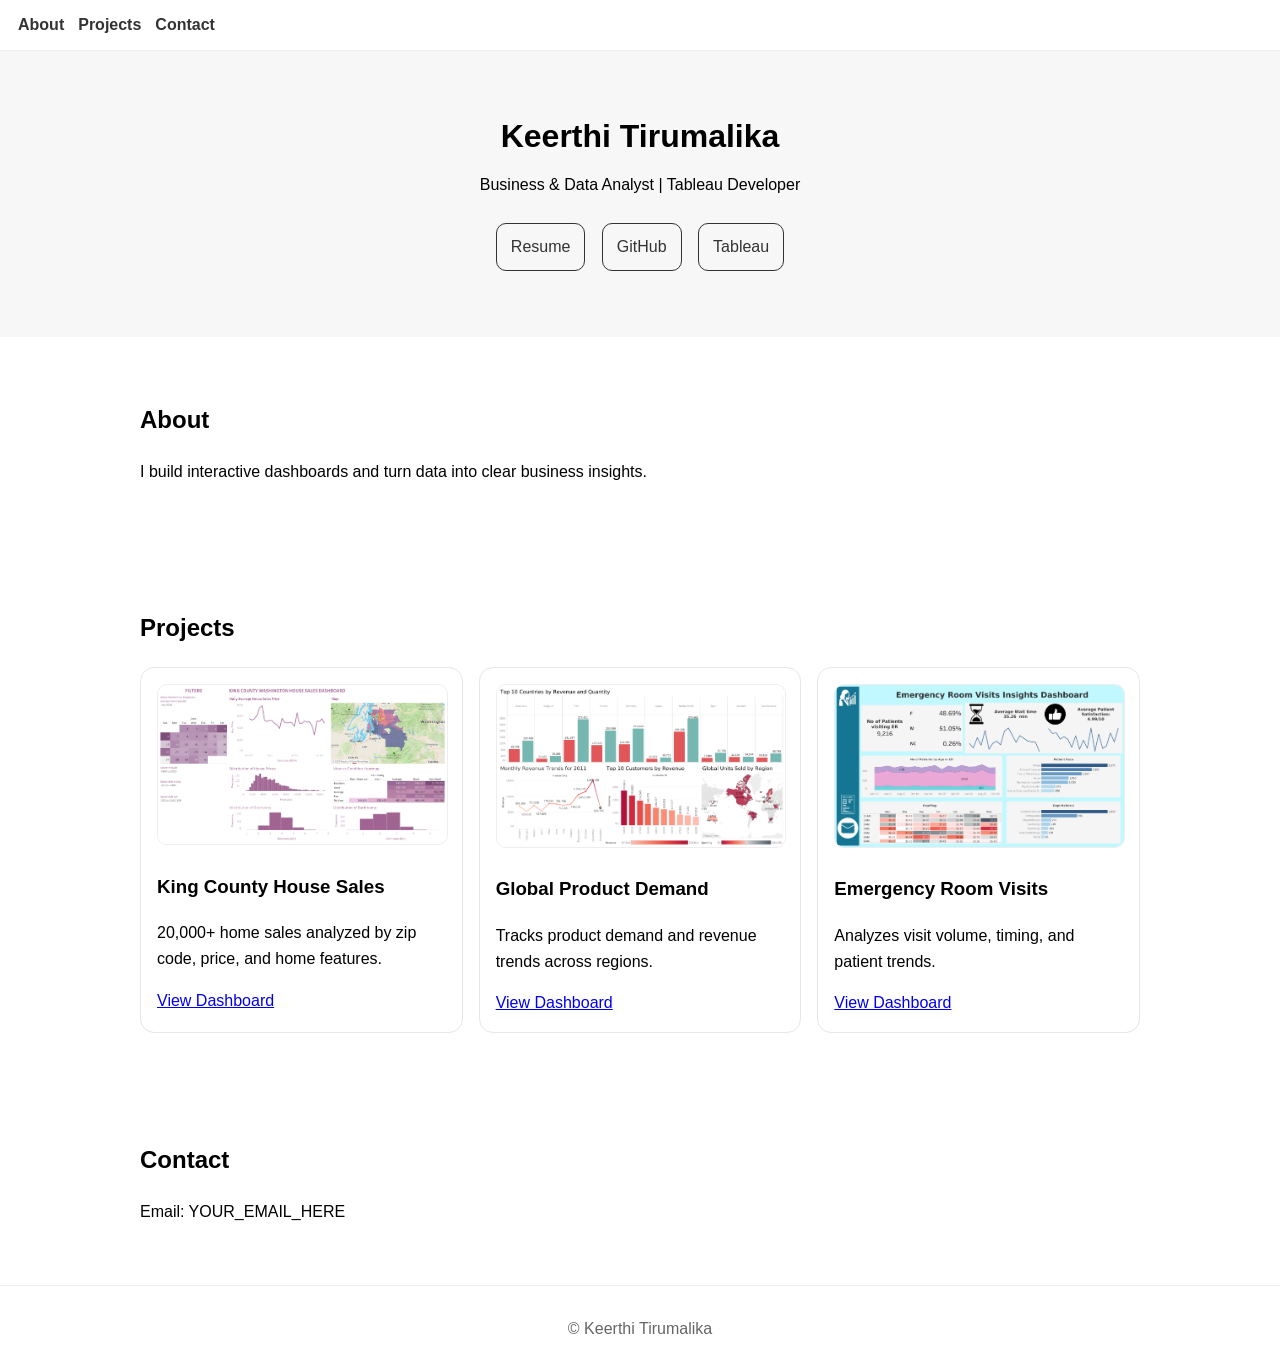
==== index.html @ 7e203843 "Update index.html" ====
<!doctype html>
<html lang="en">
<head>
  <meta charset="UTF-8">
  <title>Keerthi Tirumalika | Portfolio</title>
  <link rel="stylesheet" href="css/styles.css">
</head>
<body>

<nav class="nav">
  <a href="#about">About</a>
  <a href="#projects">Projects</a>
  <a href="#contact">Contact</a>
</nav>

<header class="hero">
  <h1>Keerthi Tirumalika</h1>
  <p>Business & Data Analyst | Tableau Developer</p>
  <div class="button-row">
    <a href="KEERTHITIRUMALIKA_resumepdf.pdf" target="_blank">Resume</a>
    <a href="https://github.com/KeerthiTirumalika1/Data-Analysis-Portfolio" target="_blank">GitHub</a>
    <a href="https://public.tableau.com/app/profile/keerthi.tirumalika2526" target="_blank">Tableau</a>
  </div>
</header>

<section class="section" id="about">
  <h2>About</h2>
  <p>I build interactive dashboards and turn data into clear business insights.</p>
</section>

<section class="section" id="projects">
  <h2>Projects</h2>

  <div class="grid">
    <div class="card">
      <img src="images/King-County-House-Sales.png">
      <h3>King County House Sales</h3>
      <p>20,000+ home sales analyzed by zip code, price, and home features.</p>
      <a href="https://public.tableau.com/app/profile/keerthi.tirumalika2526/viz/KingCountyHouseSales_17032001844010/KingCountyHouseSales" target="_blank">View Dashboard</a>
    </div>

    <div class="card">
      <img src="images/global-product-demand.png">
      <h3>Global Product Demand</h3>
      <p>Tracks product demand and revenue trends across regions.</p>
      <a href="https://public.tableau.com/app/profile/keerthi.tirumalika2526/viz/GlobalProductDemandAnalysis/Dashboard1" target="_blank">View Dashboard</a>
    </div>

    <div class="card">
      <img src="images/er-visits-dashboard.png">
      <h3>Emergency Room Visits</h3>
      <p>Analyzes visit volume, timing, and patient trends.</p>
      <a href="https://public.tableau.com/app/profile/keerthi.tirumalika2526/viz/EmergencyRoomVisitsDashboard_17581352699150/Dashboard1" target="_blank">View Dashboard</a>
    </div>
  </div>
</section>

<section class="section" id="contact">
  <h2>Contact</h2>
  <p>Email: YOUR_EMAIL_HERE</p>
</section>

<footer class="footer">© Keerthi Tirumalika</footer>

</body>
</html>
---- css/styles.css ----
body {
  font-family: Arial, sans-serif;
  margin: 0;
  padding: 0;
  line-height: 1.6;
}

.nav {
  position: sticky;
  top: 0;
  background: white;
  border-bottom: 1px solid #eee;
  padding: 12px 18px;
  display: flex;
  gap: 14px;
  z-index: 1000;
}

.nav a {
  text-decoration: none;
  color: #333;
  font-weight: 600;
}

.hero {
  padding: 60px 18px;
  text-align: center;
  background: #f7f7f7;
}

.hero h1 { margin: 0 0 10px; }
.hero p { margin: 0 0 20px; }

.button-row a {
  display: inline-block;
  margin: 6px;
  padding: 10px 14px;
  border: 1px solid #333;
  border-radius: 10px;
  text-decoration: none;
  color: #333;
}

.section {
  padding: 44px 18px;
  max-width: 1000px;
  margin: auto;
}

.grid {
  display: grid;
  grid-template-columns: repeat(auto-fit, minmax(240px, 1fr));
  gap: 16px;
}

.card {
  border: 1px solid #e6e6e6;
  border-radius: 14px;
  padding: 16px;
  background: white;
}

.card img {
  width: 100%;
  border-radius: 10px;
  border: 1px solid #eee;
}

.badges span {
  display: inline-block;
  border: 1px solid #ddd;
  border-radius: 999px;
  padding: 6px 10px;
  margin: 6px 6px 0 0;
  font-size: 14px;
}

.footer {
  padding: 30px 18px;
  text-align: center;
  border-top: 1px solid #eee;
  color: #666;
}
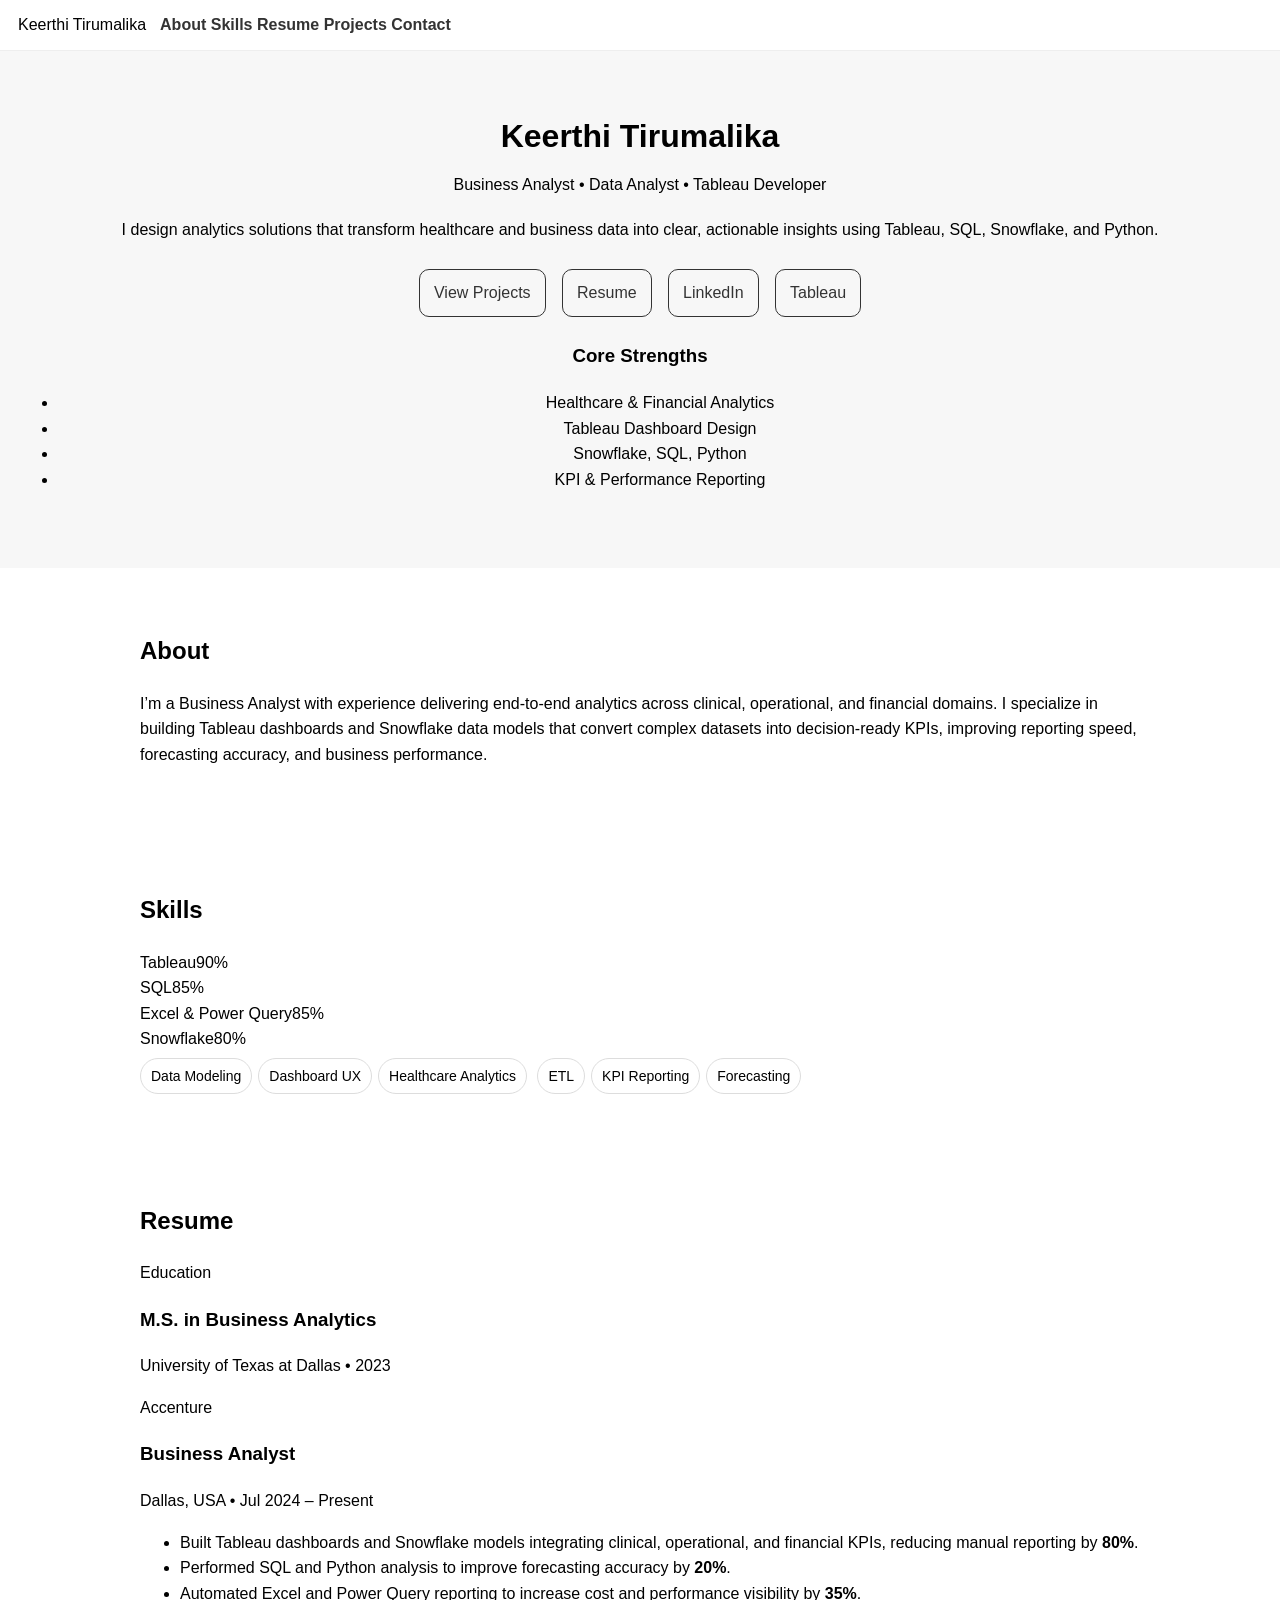
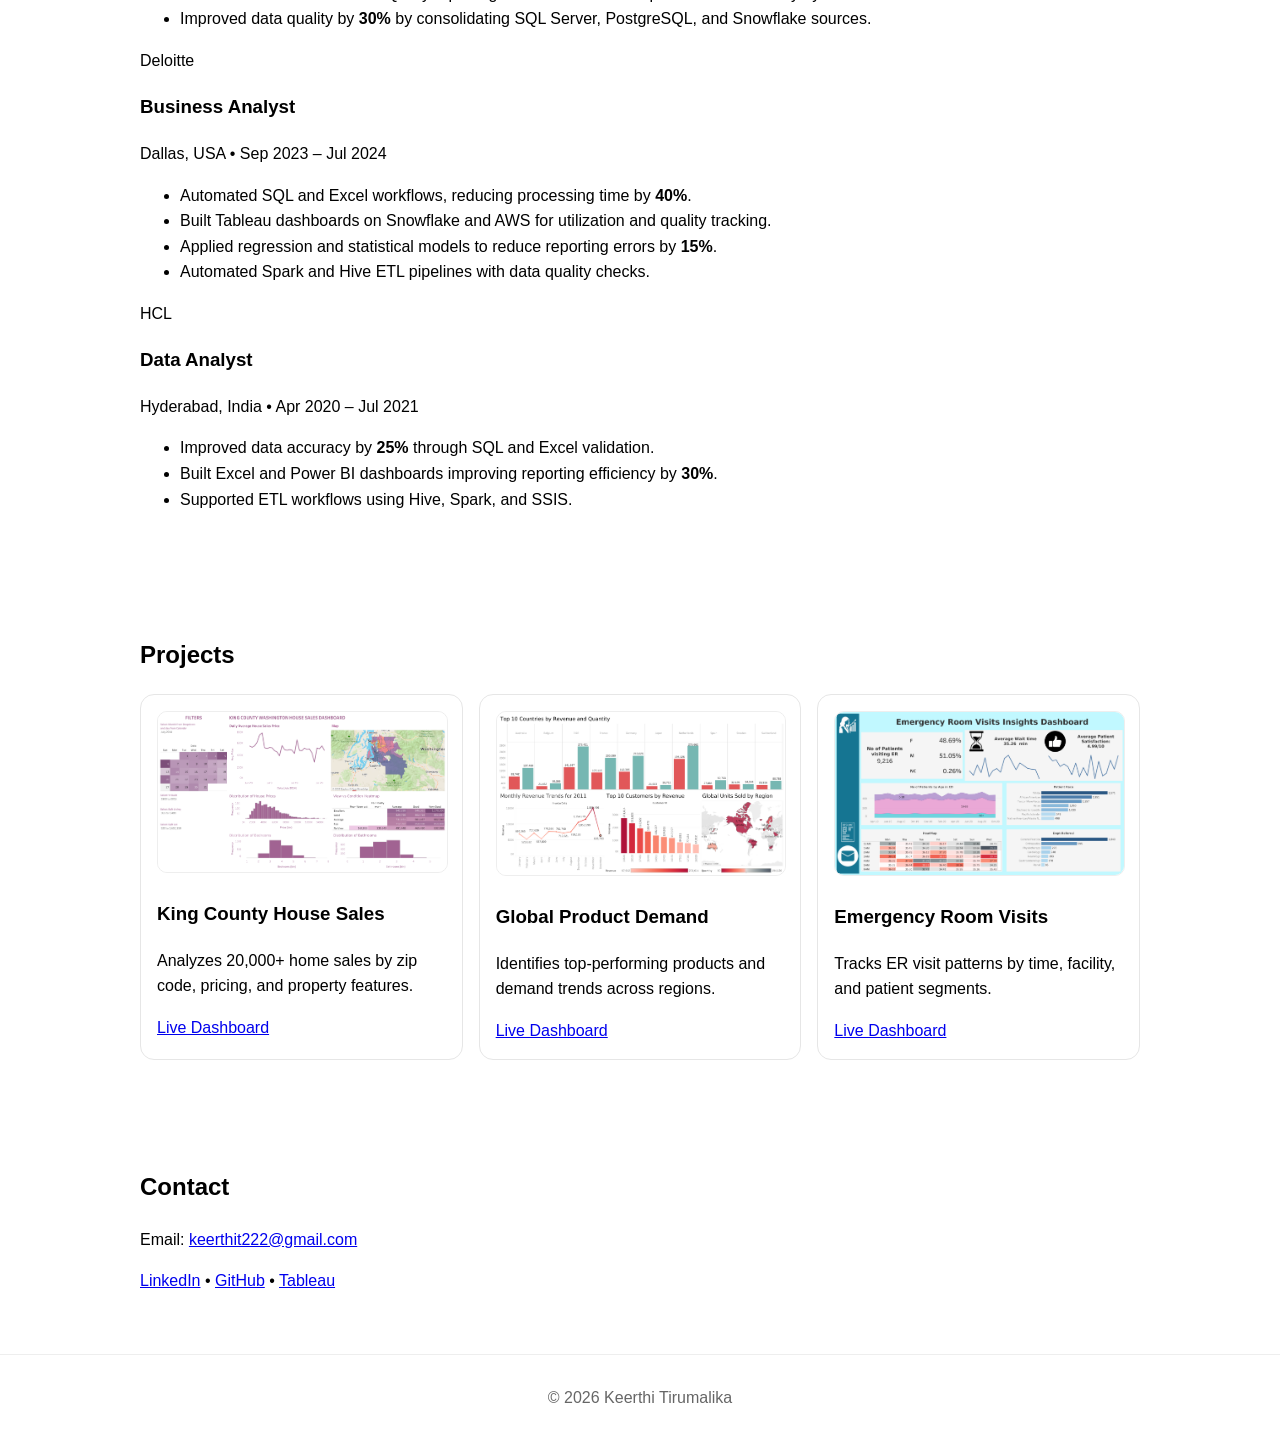
==== commit b4b2606a: "Update index.html" ====
--- a/index.html
+++ b/index.html
@@ -1,66 +1,205 @@
 <!doctype html>
 <html lang="en">
 <head>
-  <meta charset="UTF-8">
-  <title>Keerthi Tirumalika | Portfolio</title>
-  <link rel="stylesheet" href="css/styles.css">
+<meta charset="UTF-8">
+<meta name="viewport" content="width=device-width, initial-scale=1.0">
+<title>Keerthi Tirumalika | Business & Data Analyst</title>
+<link rel="stylesheet" href="css/styles.css">
 </head>
 <body>
 
 <nav class="nav">
-  <a href="#about">About</a>
-  <a href="#projects">Projects</a>
-  <a href="#contact">Contact</a>
+  <div class="nav-left">Keerthi Tirumalika</div>
+  <div class="nav-right">
+    <a href="#about">About</a>
+    <a href="#skills">Skills</a>
+    <a href="#resume">Resume</a>
+    <a href="#projects">Projects</a>
+    <a href="#contact">Contact</a>
+  </div>
 </nav>
 
 <header class="hero">
-  <h1>Keerthi Tirumalika</h1>
-  <p>Business & Data Analyst | Tableau Developer</p>
-  <div class="button-row">
-    <a href="KEERTHITIRUMALIKA_resumepdf.pdf" target="_blank">Resume</a>
-    <a href="https://github.com/KeerthiTirumalika1/Data-Analysis-Portfolio" target="_blank">GitHub</a>
-    <a href="https://public.tableau.com/app/profile/keerthi.tirumalika2526" target="_blank">Tableau</a>
+  <div class="container hero-inner">
+    <div>
+      <h1>Keerthi Tirumalika</h1>
+      <p class="subtitle">Business Analyst • Data Analyst • Tableau Developer</p>
+      <p class="lead">
+        I design analytics solutions that transform healthcare and business data into
+        clear, actionable insights using Tableau, SQL, Snowflake, and Python.
+      </p>
+
+      <div class="button-row">
+        <a class="btn solid" href="#projects">View Projects</a>
+        <a class="btn" href="Resume/KEERTHITIRUMALIKA_resumepdf.pdf" target="_blank">Resume</a>
+        <a class="btn" href="https://www.linkedin.com/in/keerthitirumalika/" target="_blank">LinkedIn</a>
+        <a class="btn" href="https://public.tableau.com/app/profile/keerthi.tirumalika2526" target="_blank">Tableau</a>
+      </div>
+    </div>
+
+    <div class="hero-card">
+      <h3>Core Strengths</h3>
+      <ul>
+        <li>Healthcare & Financial Analytics</li>
+        <li>Tableau Dashboard Design</li>
+        <li>Snowflake, SQL, Python</li>
+        <li>KPI & Performance Reporting</li>
+      </ul>
+    </div>
   </div>
 </header>
 
 <section class="section" id="about">
-  <h2>About</h2>
-  <p>I build interactive dashboards and turn data into clear business insights.</p>
-</section>
-
-<section class="section" id="projects">
-  <h2>Projects</h2>
-
-  <div class="grid">
-    <div class="card">
-      <img src="images/King-County-House-Sales.png">
-      <h3>King County House Sales</h3>
-      <p>20,000+ home sales analyzed by zip code, price, and home features.</p>
-      <a href="https://public.tableau.com/app/profile/keerthi.tirumalika2526/viz/KingCountyHouseSales_17032001844010/KingCountyHouseSales" target="_blank">View Dashboard</a>
-    </div>
-
-    <div class="card">
-      <img src="images/global-product-demand.png">
-      <h3>Global Product Demand</h3>
-      <p>Tracks product demand and revenue trends across regions.</p>
-      <a href="https://public.tableau.com/app/profile/keerthi.tirumalika2526/viz/GlobalProductDemandAnalysis/Dashboard1" target="_blank">View Dashboard</a>
-    </div>
-
-    <div class="card">
-      <img src="images/er-visits-dashboard.png">
-      <h3>Emergency Room Visits</h3>
-      <p>Analyzes visit volume, timing, and patient trends.</p>
-      <a href="https://public.tableau.com/app/profile/keerthi.tirumalika2526/viz/EmergencyRoomVisitsDashboard_17581352699150/Dashboard1" target="_blank">View Dashboard</a>
+  <div class="container">
+    <h2>About</h2>
+    <p>
+      I’m a Business Analyst with experience delivering end-to-end analytics across clinical,
+      operational, and financial domains. I specialize in building Tableau dashboards and
+      Snowflake data models that convert complex datasets into decision-ready KPIs, improving
+      reporting speed, forecasting accuracy, and business performance.
+    </p>
+  </div>
+</section>
+
+<section class="section alt" id="skills">
+  <div class="container">
+    <h2>Skills</h2>
+
+    <div class="skills-grid">
+      <div class="skill">
+        <div class="skill-top"><span>Tableau</span><span>90%</span></div>
+        <div class="bar"><div class="fill" style="width:90%"></div></div>
+      </div>
+      <div class="skill">
+        <div class="skill-top"><span>SQL</span><span>85%</span></div>
+        <div class="bar"><div class="fill" style="width:85%"></div></div>
+      </div>
+      <div class="skill">
+        <div class="skill-top"><span>Excel & Power Query</span><span>85%</span></div>
+        <div class="bar"><div class="fill" style="width:85%"></div></div>
+      </div>
+      <div class="skill">
+        <div class="skill-top"><span>Snowflake</span><span>80%</span></div>
+        <div class="bar"><div class="fill" style="width:80%"></div></div>
+      </div>
+    </div>
+
+    <div class="badges">
+      <span>Data Modeling</span><span>Dashboard UX</span><span>Healthcare Analytics</span>
+      <span>ETL</span><span>KPI Reporting</span><span>Forecasting</span>
+    </div>
+  </div>
+</section>
+
+<section class="section" id="resume">
+  <div class="container">
+    <h2>Resume</h2>
+
+    <div class="timeline">
+
+      <div class="t-item">
+        <div class="t-date">Education</div>
+        <div class="t-card">
+          <h3>M.S. in Business Analytics</h3>
+          <p class="muted">University of Texas at Dallas • 2023</p>
+        </div>
+      </div>
+
+      <div class="t-item">
+        <div class="t-date">Accenture</div>
+        <div class="t-card">
+          <h3>Business Analyst</h3>
+          <p class="muted">Dallas, USA • Jul 2024 – Present</p>
+          <ul>
+            <li>Built Tableau dashboards and Snowflake models integrating clinical, operational, and financial KPIs, reducing manual reporting by <b>80%</b>.</li>
+            <li>Performed SQL and Python analysis to improve forecasting accuracy by <b>20%</b>.</li>
+            <li>Automated Excel and Power Query reporting to increase cost and performance visibility by <b>35%</b>.</li>
+            <li>Improved data quality by <b>30%</b> by consolidating SQL Server, PostgreSQL, and Snowflake sources.</li>
+          </ul>
+        </div>
+      </div>
+
+      <div class="t-item">
+        <div class="t-date">Deloitte</div>
+        <div class="t-card">
+          <h3>Business Analyst</h3>
+          <p class="muted">Dallas, USA • Sep 2023 – Jul 2024</p>
+          <ul>
+            <li>Automated SQL and Excel workflows, reducing processing time by <b>40%</b>.</li>
+            <li>Built Tableau dashboards on Snowflake and AWS for utilization and quality tracking.</li>
+            <li>Applied regression and statistical models to reduce reporting errors by <b>15%</b>.</li>
+            <li>Automated Spark and Hive ETL pipelines with data quality checks.</li>
+          </ul>
+        </div>
+      </div>
+
+      <div class="t-item">
+        <div class="t-date">HCL</div>
+        <div class="t-card">
+          <h3>Data Analyst</h3>
+          <p class="muted">Hyderabad, India • Apr 2020 – Jul 2021</p>
+          <ul>
+            <li>Improved data accuracy by <b>25%</b> through SQL and Excel validation.</li>
+            <li>Built Excel and Power BI dashboards improving reporting efficiency by <b>30%</b>.</li>
+            <li>Supported ETL workflows using Hive, Spark, and SSIS.</li>
+          </ul>
+        </div>
+      </div>
+
+    </div>
+  </div>
+</section>
+
+<section class="section alt" id="projects">
+  <div class="container">
+    <h2>Projects</h2>
+
+    <div class="grid">
+
+      <div class="card">
+        <img src="images/King-County-House-Sales.png">
+        <h3>King County House Sales</h3>
+        <p>Analyzes 20,000+ home sales by zip code, pricing, and property features.</p>
+        <a href="https://public.tableau.com/app/profile/keerthi.tirumalika2526/viz/KingCountyHouseSales_17032001844010/KingCountyHouseSales" target="_blank">Live Dashboard</a>
+      </div>
+
+      <div class="card">
+        <img src="images/global-product-demand.png">
+        <h3>Global Product Demand</h3>
+        <p>Identifies top-performing products and demand trends across regions.</p>
+        <a href="https://public.tableau.com/app/profile/keerthi.tirumalika2526/viz/GlobalProductDemandAnalysis/Dashboard1" target="_blank">Live Dashboard</a>
+      </div>
+
+      <div class="card">
+        <img src="images/er-visits-dashboard.png">
+        <h3>Emergency Room Visits</h3>
+        <p>Tracks ER visit patterns by time, facility, and patient segments.</p>
+        <a href="https://public.tableau.com/app/profile/keerthi.tirumalika2526/viz/EmergencyRoomVisitsDashboard_17581352699150/Dashboard1" target="_blank">Live Dashboard</a>
+      </div>
+
     </div>
   </div>
 </section>
 
 <section class="section" id="contact">
-  <h2>Contact</h2>
-  <p>Email: YOUR_EMAIL_HERE</p>
-</section>
-
-<footer class="footer">© Keerthi Tirumalika</footer>
+  <div class="container">
+    <h2>Contact</h2>
+    <p>Email: <a href="mailto:keerthit222@gmail.com">keerthit222@gmail.com</a></p>
+    <p>
+      <a href="https://www.linkedin.com/in/keerthitirumalika/" target="_blank">LinkedIn</a> •
+      <a href="https://github.com/keerthitirumalika1" target="_blank">GitHub</a> •
+      <a href="https://public.tableau.com/app/profile/keerthi.tirumalika2526" target="_blank">Tableau</a>
+    </p>
+  </div>
+</section>
+
+<footer class="footer">
+  © <span id="year"></span> Keerthi Tirumalika
+</footer>
+
+<script>
+document.getElementById("year").textContent = new Date().getFullYear();
+</script>
 
 </body>
 </html>
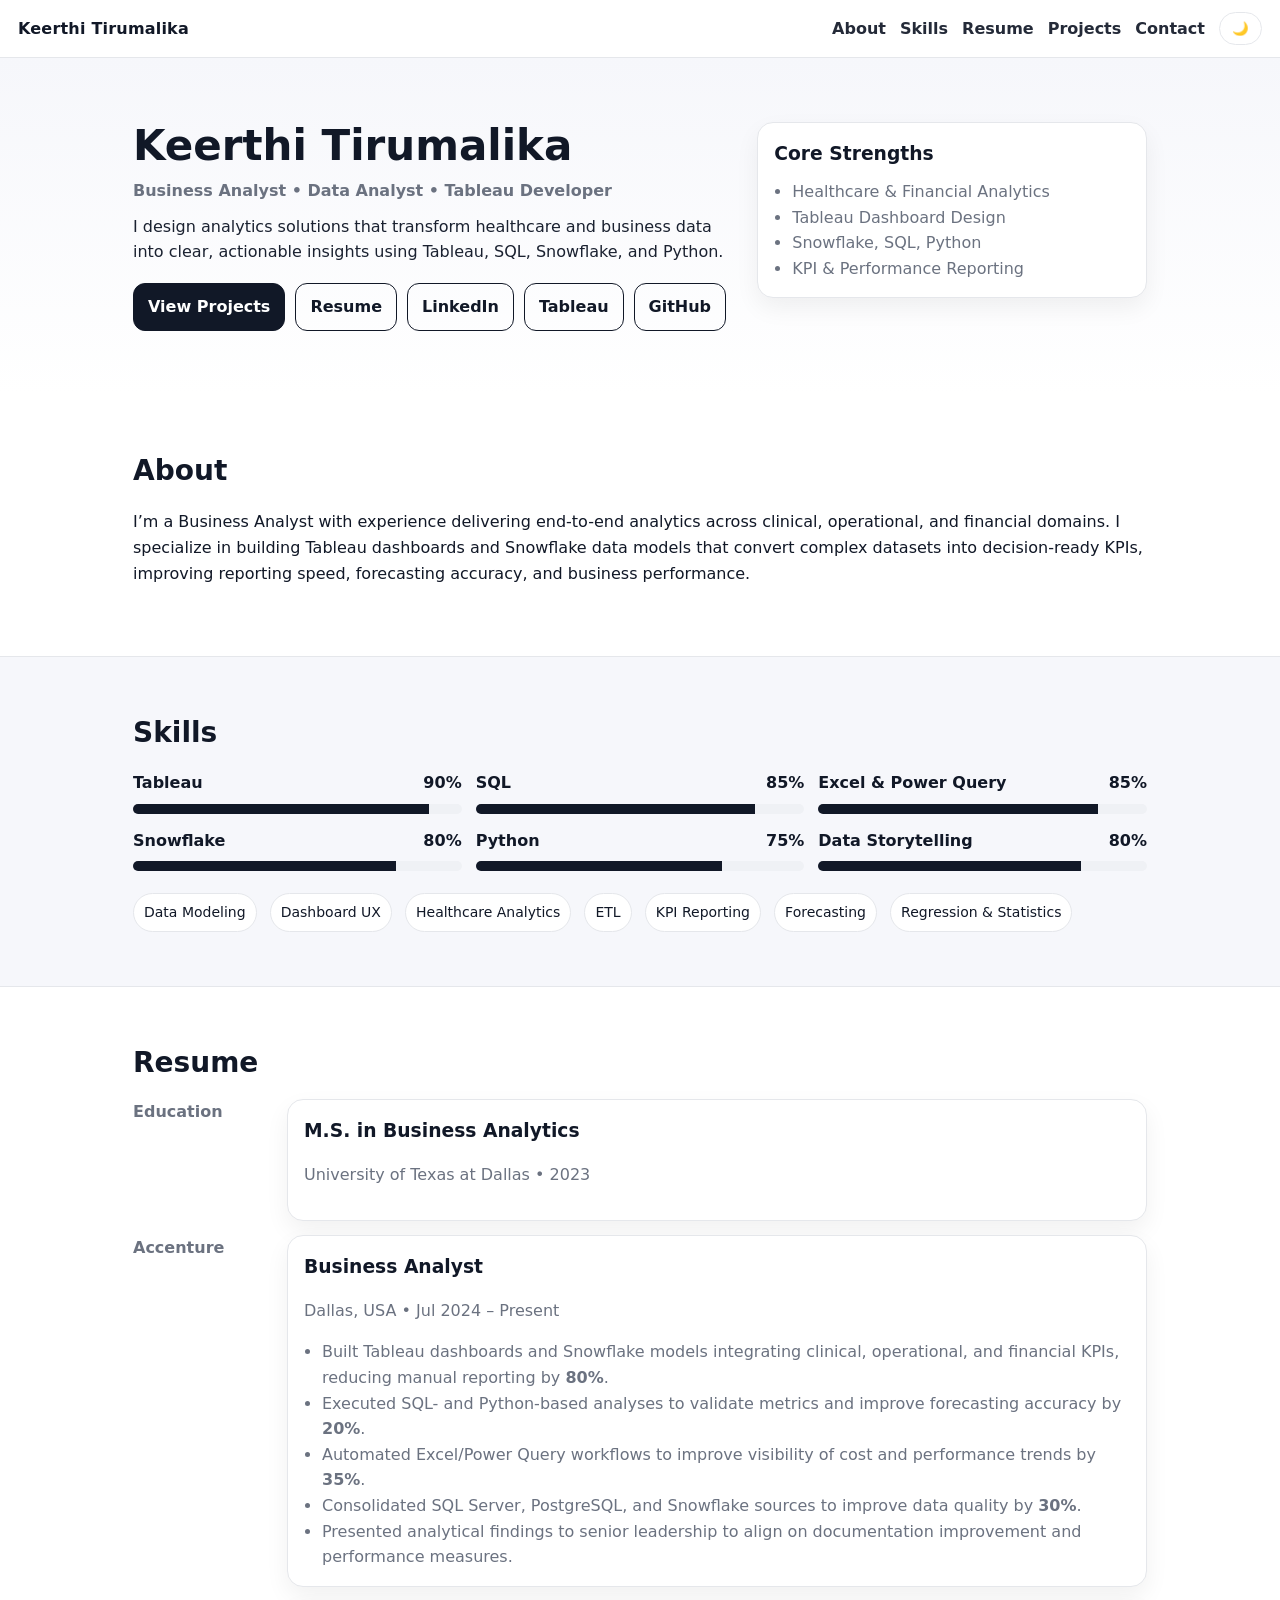
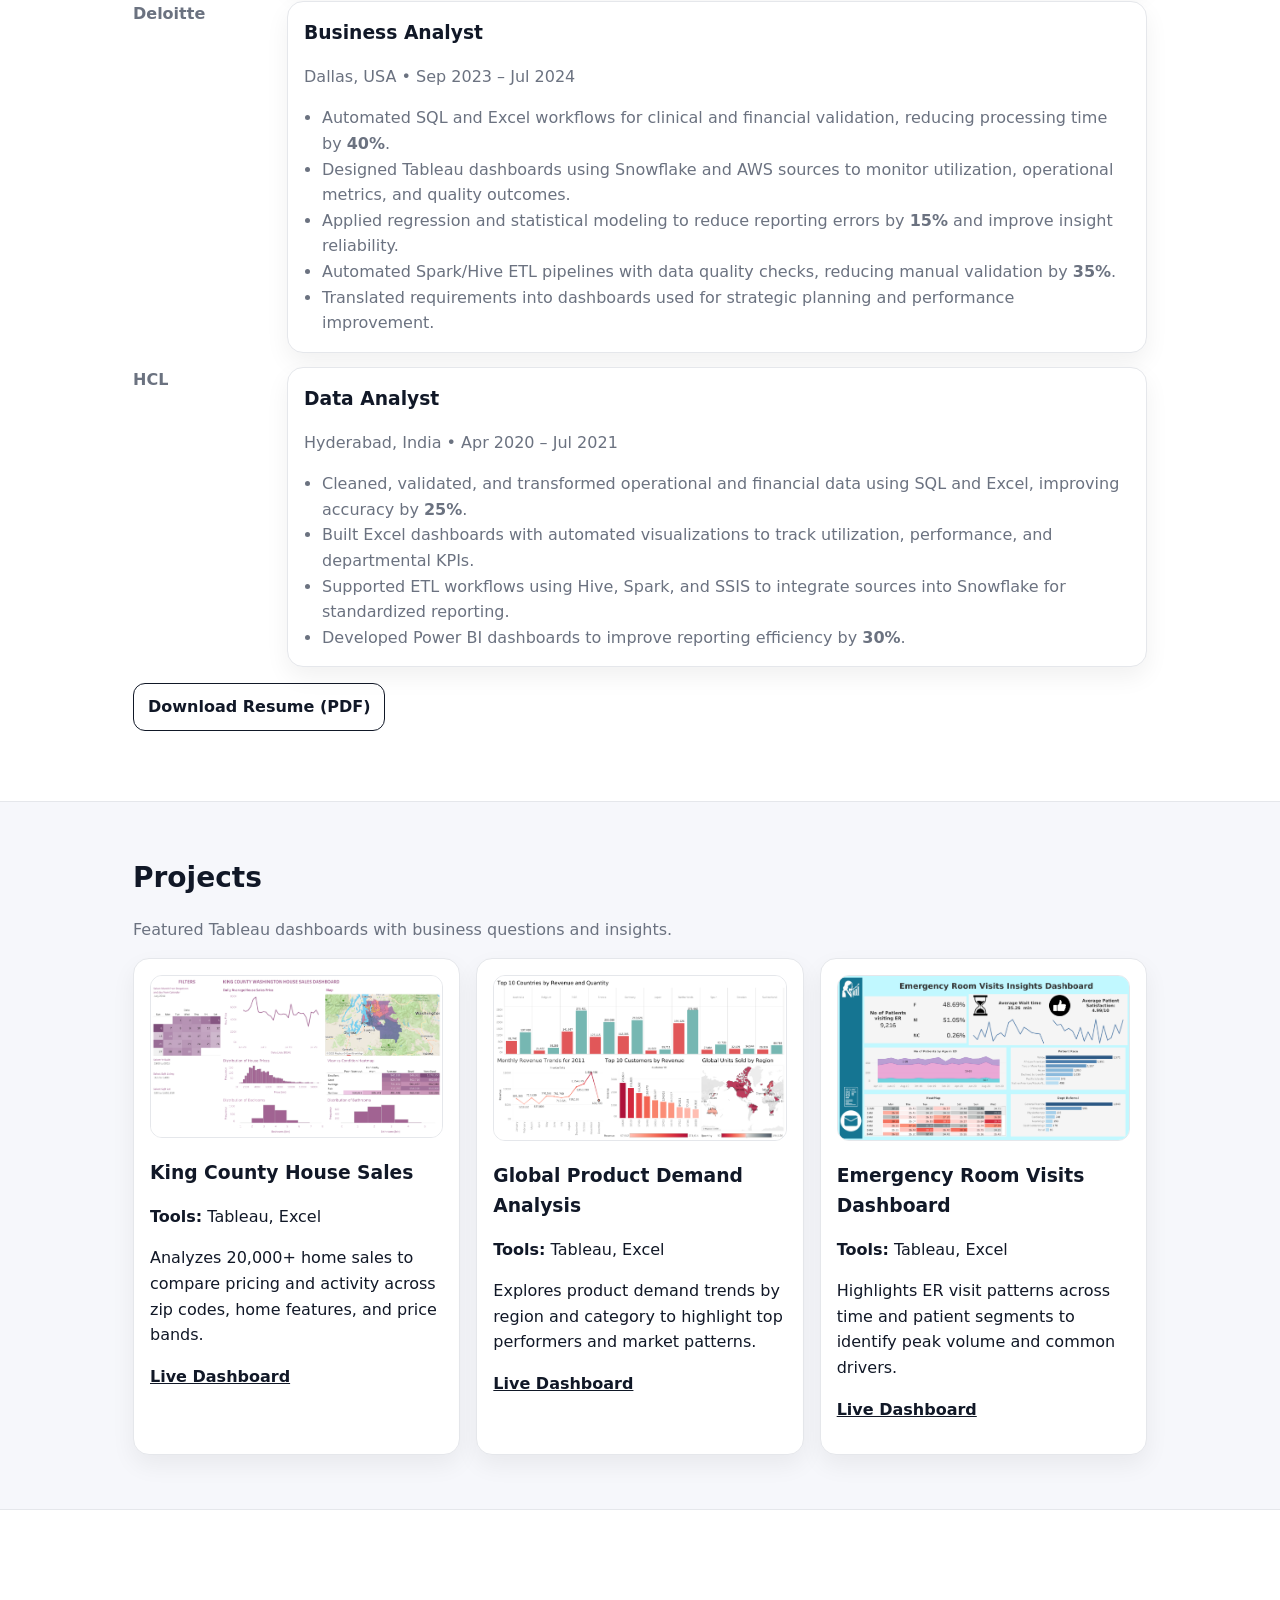
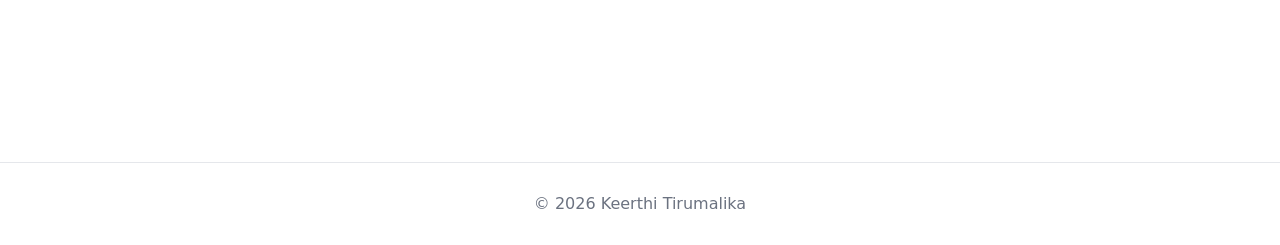
==== commit d4bfe376: "Update index.html" ====
--- a/index.html
+++ b/index.html
@@ -1,205 +1,299 @@
 <!doctype html>
 <html lang="en">
 <head>
-<meta charset="UTF-8">
-<meta name="viewport" content="width=device-width, initial-scale=1.0">
-<title>Keerthi Tirumalika | Business & Data Analyst</title>
-<link rel="stylesheet" href="css/styles.css">
+  <meta charset="UTF-8" />
+  <meta name="viewport" content="width=device-width, initial-scale=1.0" />
+  <title>Keerthi Tirumalika | Business & Data Analyst</title>
+  <link rel="stylesheet" href="css/styles.css" />
 </head>
 <body>
 
-<nav class="nav">
-  <div class="nav-left">Keerthi Tirumalika</div>
-  <div class="nav-right">
-    <a href="#about">About</a>
-    <a href="#skills">Skills</a>
-    <a href="#resume">Resume</a>
-    <a href="#projects">Projects</a>
-    <a href="#contact">Contact</a>
-  </div>
-</nav>
-
-<header class="hero">
-  <div class="container hero-inner">
-    <div>
-      <h1>Keerthi Tirumalika</h1>
-      <p class="subtitle">Business Analyst • Data Analyst • Tableau Developer</p>
-      <p class="lead">
-        I design analytics solutions that transform healthcare and business data into
-        clear, actionable insights using Tableau, SQL, Snowflake, and Python.
+  <!-- NAV -->
+  <nav class="nav">
+    <div class="nav-left">Keerthi Tirumalika</div>
+    <div class="nav-right">
+      <a href="#about">About</a>
+      <a href="#skills">Skills</a>
+      <a href="#resume">Resume</a>
+      <a href="#projects">Projects</a>
+      <a href="#contact">Contact</a>
+      <button class="theme-toggle" id="themeToggle" aria-label="Toggle dark mode">🌙</button>
+    </div>
+  </nav>
+
+  <!-- HERO -->
+  <header class="hero" id="home">
+    <div class="container hero-inner">
+      <div>
+        <h1>Keerthi Tirumalika</h1>
+        <p class="subtitle">Business Analyst • Data Analyst • Tableau Developer</p>
+        <p class="lead">
+          I design analytics solutions that transform healthcare and business data into clear, actionable insights
+          using Tableau, SQL, Snowflake, and Python.
+        </p>
+
+        <div class="button-row">
+          <a class="btn solid" href="#projects">View Projects</a>
+          <a class="btn" href="Resume/KEERTHITIRUMALIKA_resumepdf.pdf" target="_blank" rel="noopener">Resume</a>
+          <a class="btn" href="https://www.linkedin.com/in/keerthitirumalika/" target="_blank" rel="noopener">LinkedIn</a>
+          <a class="btn" href="https://public.tableau.com/app/profile/keerthi.tirumalika2526" target="_blank" rel="noopener">Tableau</a>
+          <a class="btn" href="https://github.com/keerthitirumalika1" target="_blank" rel="noopener">GitHub</a>
+        </div>
+      </div>
+
+      <div class="hero-card">
+        <h3>Core Strengths</h3>
+        <ul>
+          <li>Healthcare & Financial Analytics</li>
+          <li>Tableau Dashboard Design</li>
+          <li>Snowflake, SQL, Python</li>
+          <li>KPI & Performance Reporting</li>
+        </ul>
+      </div>
+    </div>
+  </header>
+
+  <!-- ABOUT -->
+  <section class="section reveal" id="about">
+    <div class="container">
+      <h2>About</h2>
+      <p>
+        I’m a Business Analyst with experience delivering end-to-end analytics across clinical, operational, and financial domains.
+        I specialize in building Tableau dashboards and Snowflake data models that convert complex datasets into decision-ready KPIs,
+        improving reporting speed, forecasting accuracy, and business performance.
       </p>
-
-      <div class="button-row">
-        <a class="btn solid" href="#projects">View Projects</a>
-        <a class="btn" href="Resume/KEERTHITIRUMALIKA_resumepdf.pdf" target="_blank">Resume</a>
-        <a class="btn" href="https://www.linkedin.com/in/keerthitirumalika/" target="_blank">LinkedIn</a>
-        <a class="btn" href="https://public.tableau.com/app/profile/keerthi.tirumalika2526" target="_blank">Tableau</a>
-      </div>
-    </div>
-
-    <div class="hero-card">
-      <h3>Core Strengths</h3>
-      <ul>
-        <li>Healthcare & Financial Analytics</li>
-        <li>Tableau Dashboard Design</li>
-        <li>Snowflake, SQL, Python</li>
-        <li>KPI & Performance Reporting</li>
-      </ul>
-    </div>
-  </div>
-</header>
-
-<section class="section" id="about">
-  <div class="container">
-    <h2>About</h2>
-    <p>
-      I’m a Business Analyst with experience delivering end-to-end analytics across clinical,
-      operational, and financial domains. I specialize in building Tableau dashboards and
-      Snowflake data models that convert complex datasets into decision-ready KPIs, improving
-      reporting speed, forecasting accuracy, and business performance.
-    </p>
-  </div>
-</section>
-
-<section class="section alt" id="skills">
-  <div class="container">
-    <h2>Skills</h2>
-
-    <div class="skills-grid">
-      <div class="skill">
-        <div class="skill-top"><span>Tableau</span><span>90%</span></div>
-        <div class="bar"><div class="fill" style="width:90%"></div></div>
-      </div>
-      <div class="skill">
-        <div class="skill-top"><span>SQL</span><span>85%</span></div>
-        <div class="bar"><div class="fill" style="width:85%"></div></div>
-      </div>
-      <div class="skill">
-        <div class="skill-top"><span>Excel & Power Query</span><span>85%</span></div>
-        <div class="bar"><div class="fill" style="width:85%"></div></div>
-      </div>
-      <div class="skill">
-        <div class="skill-top"><span>Snowflake</span><span>80%</span></div>
-        <div class="bar"><div class="fill" style="width:80%"></div></div>
-      </div>
-    </div>
-
-    <div class="badges">
-      <span>Data Modeling</span><span>Dashboard UX</span><span>Healthcare Analytics</span>
-      <span>ETL</span><span>KPI Reporting</span><span>Forecasting</span>
-    </div>
-  </div>
-</section>
-
-<section class="section" id="resume">
-  <div class="container">
-    <h2>Resume</h2>
-
-    <div class="timeline">
-
-      <div class="t-item">
-        <div class="t-date">Education</div>
-        <div class="t-card">
-          <h3>M.S. in Business Analytics</h3>
-          <p class="muted">University of Texas at Dallas • 2023</p>
-        </div>
-      </div>
-
-      <div class="t-item">
-        <div class="t-date">Accenture</div>
-        <div class="t-card">
-          <h3>Business Analyst</h3>
-          <p class="muted">Dallas, USA • Jul 2024 – Present</p>
-          <ul>
-            <li>Built Tableau dashboards and Snowflake models integrating clinical, operational, and financial KPIs, reducing manual reporting by <b>80%</b>.</li>
-            <li>Performed SQL and Python analysis to improve forecasting accuracy by <b>20%</b>.</li>
-            <li>Automated Excel and Power Query reporting to increase cost and performance visibility by <b>35%</b>.</li>
-            <li>Improved data quality by <b>30%</b> by consolidating SQL Server, PostgreSQL, and Snowflake sources.</li>
-          </ul>
-        </div>
-      </div>
-
-      <div class="t-item">
-        <div class="t-date">Deloitte</div>
-        <div class="t-card">
-          <h3>Business Analyst</h3>
-          <p class="muted">Dallas, USA • Sep 2023 – Jul 2024</p>
-          <ul>
-            <li>Automated SQL and Excel workflows, reducing processing time by <b>40%</b>.</li>
-            <li>Built Tableau dashboards on Snowflake and AWS for utilization and quality tracking.</li>
-            <li>Applied regression and statistical models to reduce reporting errors by <b>15%</b>.</li>
-            <li>Automated Spark and Hive ETL pipelines with data quality checks.</li>
-          </ul>
-        </div>
-      </div>
-
-      <div class="t-item">
-        <div class="t-date">HCL</div>
-        <div class="t-card">
-          <h3>Data Analyst</h3>
-          <p class="muted">Hyderabad, India • Apr 2020 – Jul 2021</p>
-          <ul>
-            <li>Improved data accuracy by <b>25%</b> through SQL and Excel validation.</li>
-            <li>Built Excel and Power BI dashboards improving reporting efficiency by <b>30%</b>.</li>
-            <li>Supported ETL workflows using Hive, Spark, and SSIS.</li>
-          </ul>
-        </div>
-      </div>
-
-    </div>
-  </div>
-</section>
-
-<section class="section alt" id="projects">
-  <div class="container">
-    <h2>Projects</h2>
-
-    <div class="grid">
-
-      <div class="card">
-        <img src="images/King-County-House-Sales.png">
-        <h3>King County House Sales</h3>
-        <p>Analyzes 20,000+ home sales by zip code, pricing, and property features.</p>
-        <a href="https://public.tableau.com/app/profile/keerthi.tirumalika2526/viz/KingCountyHouseSales_17032001844010/KingCountyHouseSales" target="_blank">Live Dashboard</a>
-      </div>
-
-      <div class="card">
-        <img src="images/global-product-demand.png">
-        <h3>Global Product Demand</h3>
-        <p>Identifies top-performing products and demand trends across regions.</p>
-        <a href="https://public.tableau.com/app/profile/keerthi.tirumalika2526/viz/GlobalProductDemandAnalysis/Dashboard1" target="_blank">Live Dashboard</a>
-      </div>
-
-      <div class="card">
-        <img src="images/er-visits-dashboard.png">
-        <h3>Emergency Room Visits</h3>
-        <p>Tracks ER visit patterns by time, facility, and patient segments.</p>
-        <a href="https://public.tableau.com/app/profile/keerthi.tirumalika2526/viz/EmergencyRoomVisitsDashboard_17581352699150/Dashboard1" target="_blank">Live Dashboard</a>
-      </div>
-
-    </div>
-  </div>
-</section>
-
-<section class="section" id="contact">
-  <div class="container">
-    <h2>Contact</h2>
-    <p>Email: <a href="mailto:keerthit222@gmail.com">keerthit222@gmail.com</a></p>
-    <p>
-      <a href="https://www.linkedin.com/in/keerthitirumalika/" target="_blank">LinkedIn</a> •
-      <a href="https://github.com/keerthitirumalika1" target="_blank">GitHub</a> •
-      <a href="https://public.tableau.com/app/profile/keerthi.tirumalika2526" target="_blank">Tableau</a>
-    </p>
-  </div>
-</section>
-
-<footer class="footer">
-  © <span id="year"></span> Keerthi Tirumalika
-</footer>
-
-<script>
-document.getElementById("year").textContent = new Date().getFullYear();
-</script>
+    </div>
+  </section>
+
+  <!-- SKILLS -->
+  <section class="section alt reveal" id="skills">
+    <div class="container">
+      <h2>Skills</h2>
+
+      <div class="skills-grid">
+        <div class="skill">
+          <div class="skill-top"><span>Tableau</span><span>90%</span></div>
+          <div class="bar"><div class="fill" style="width:90%"></div></div>
+        </div>
+
+        <div class="skill">
+          <div class="skill-top"><span>SQL</span><span>85%</span></div>
+          <div class="bar"><div class="fill" style="width:85%"></div></div>
+        </div>
+
+        <div class="skill">
+          <div class="skill-top"><span>Excel & Power Query</span><span>85%</span></div>
+          <div class="bar"><div class="fill" style="width:85%"></div></div>
+        </div>
+
+        <div class="skill">
+          <div class="skill-top"><span>Snowflake</span><span>80%</span></div>
+          <div class="bar"><div class="fill" style="width:80%"></div></div>
+        </div>
+
+        <div class="skill">
+          <div class="skill-top"><span>Python</span><span>75%</span></div>
+          <div class="bar"><div class="fill" style="width:75%"></div></div>
+        </div>
+
+        <div class="skill">
+          <div class="skill-top"><span>Data Storytelling</span><span>80%</span></div>
+          <div class="bar"><div class="fill" style="width:80%"></div></div>
+        </div>
+      </div>
+
+      <div class="badges">
+        <span>Data Modeling</span>
+        <span>Dashboard UX</span>
+        <span>Healthcare Analytics</span>
+        <span>ETL</span>
+        <span>KPI Reporting</span>
+        <span>Forecasting</span>
+        <span>Regression & Statistics</span>
+      </div>
+    </div>
+  </section>
+
+  <!-- RESUME -->
+  <section class="section reveal" id="resume">
+    <div class="container">
+      <h2>Resume</h2>
+
+      <div class="timeline">
+
+        <div class="t-item">
+          <div class="t-date">Education</div>
+          <div class="t-card">
+            <h3>M.S. in Business Analytics</h3>
+            <p class="muted">University of Texas at Dallas • 2023</p>
+          </div>
+        </div>
+
+        <div class="t-item">
+          <div class="t-date">Accenture</div>
+          <div class="t-card">
+            <h3>Business Analyst</h3>
+            <p class="muted">Dallas, USA • Jul 2024 – Present</p>
+            <ul>
+              <li>Built Tableau dashboards and Snowflake models integrating clinical, operational, and financial KPIs, reducing manual reporting by <b>80%</b>.</li>
+              <li>Executed SQL- and Python-based analyses to validate metrics and improve forecasting accuracy by <b>20%</b>.</li>
+              <li>Automated Excel/Power Query workflows to improve visibility of cost and performance trends by <b>35%</b>.</li>
+              <li>Consolidated SQL Server, PostgreSQL, and Snowflake sources to improve data quality by <b>30%</b>.</li>
+              <li>Presented analytical findings to senior leadership to align on documentation improvement and performance measures.</li>
+            </ul>
+          </div>
+        </div>
+
+        <div class="t-item">
+          <div class="t-date">Deloitte</div>
+          <div class="t-card">
+            <h3>Business Analyst</h3>
+            <p class="muted">Dallas, USA • Sep 2023 – Jul 2024</p>
+            <ul>
+              <li>Automated SQL and Excel workflows for clinical and financial validation, reducing processing time by <b>40%</b>.</li>
+              <li>Designed Tableau dashboards using Snowflake and AWS sources to monitor utilization, operational metrics, and quality outcomes.</li>
+              <li>Applied regression and statistical modeling to reduce reporting errors by <b>15%</b> and improve insight reliability.</li>
+              <li>Automated Spark/Hive ETL pipelines with data quality checks, reducing manual validation by <b>35%</b>.</li>
+              <li>Translated requirements into dashboards used for strategic planning and performance improvement.</li>
+            </ul>
+          </div>
+        </div>
+
+        <div class="t-item">
+          <div class="t-date">HCL</div>
+          <div class="t-card">
+            <h3>Data Analyst</h3>
+            <p class="muted">Hyderabad, India • Apr 2020 – Jul 2021</p>
+            <ul>
+              <li>Cleaned, validated, and transformed operational and financial data using SQL and Excel, improving accuracy by <b>25%</b>.</li>
+              <li>Built Excel dashboards with automated visualizations to track utilization, performance, and departmental KPIs.</li>
+              <li>Supported ETL workflows using Hive, Spark, and SSIS to integrate sources into Snowflake for standardized reporting.</li>
+              <li>Developed Power BI dashboards to improve reporting efficiency by <b>30%</b>.</li>
+            </ul>
+          </div>
+        </div>
+
+      </div>
+
+      <p style="margin-top:16px;">
+        <a class="btn" href="Resume/KEERTHITIRUMALIKA_resumepdf.pdf" target="_blank" rel="noopener">Download Resume (PDF)</a>
+      </p>
+    </div>
+  </section>
+
+  <!-- PROJECTS -->
+  <section class="section alt reveal" id="projects">
+    <div class="container">
+      <h2>Projects</h2>
+      <p class="muted">Featured Tableau dashboards with business questions and insights.</p>
+
+      <div class="grid">
+        <div class="card">
+          <img src="images/King-County-House-Sales.png" alt="King County House Sales dashboard preview" />
+          <h3>King County House Sales</h3>
+          <p><b>Tools:</b> Tableau, Excel</p>
+          <p>Analyzes 20,000+ home sales to compare pricing and activity across zip codes, home features, and price bands.</p>
+          <p><a href="https://public.tableau.com/app/profile/keerthi.tirumalika2526/viz/KingCountyHouseSales_17032001844010/KingCountyHouseSales" target="_blank" rel="noopener">Live Dashboard</a></p>
+        </div>
+
+        <div class="card">
+          <img src="images/global-product-demand.png" alt="Global Product Demand Analysis dashboard preview" />
+          <h3>Global Product Demand Analysis</h3>
+          <p><b>Tools:</b> Tableau, Excel</p>
+          <p>Explores product demand trends by region and category to highlight top performers and market patterns.</p>
+          <p><a href="https://public.tableau.com/app/profile/keerthi.tirumalika2526/viz/GlobalProductDemandAnalysis/Dashboard1" target="_blank" rel="noopener">Live Dashboard</a></p>
+        </div>
+
+        <div class="card">
+          <img src="images/er-visits-dashboard.png" alt="Emergency Room Visits dashboard preview" />
+          <h3>Emergency Room Visits Dashboard</h3>
+          <p><b>Tools:</b> Tableau, Excel</p>
+          <p>Highlights ER visit patterns across time and patient segments to identify peak volume and common drivers.</p>
+          <p><a href="https://public.tableau.com/app/profile/keerthi.tirumalika2526/viz/EmergencyRoomVisitsDashboard_17581352699150/Dashboard1" target="_blank" rel="noopener">Live Dashboard</a></p>
+        </div>
+      </div>
+    </div>
+  </section>
+
+  <!-- CONTACT -->
+  <section class="section reveal" id="contact">
+    <div class="container">
+      <h2>Contact</h2>
+      <p>Email: <a href="mailto:keerthit222@gmail.com">keerthit222@gmail.com</a></p>
+      <p>
+        <a href="https://www.linkedin.com/in/keerthitirumalika/" target="_blank" rel="noopener">LinkedIn</a> •
+        <a href="https://github.com/keerthitirumalika1" target="_blank" rel="noopener">GitHub</a> •
+        <a href="https://public.tableau.com/app/profile/keerthi.tirumalika2526" target="_blank" rel="noopener">Tableau Public</a>
+      </p>
+    </div>
+  </section>
+
+  <footer class="footer">
+    © <span id="year"></span> Keerthi Tirumalika
+  </footer>
+
+  <script>
+    // ====== Dark mode (default: system preference) ======
+    const root = document.documentElement;
+    const toggle = document.getElementById("themeToggle");
+
+    function setTheme(mode) {
+      if (mode === "dark") {
+        root.setAttribute("data-theme", "dark");
+        toggle.textContent = "☀️";
+      } else {
+        root.removeAttribute("data-theme");
+        toggle.textContent = "🌙";
+      }
+      localStorage.setItem("theme", mode);
+    }
+
+    const saved = localStorage.getItem("theme");
+    if (saved) {
+      setTheme(saved);
+    } else if (window.matchMedia && window.matchMedia("(prefers-color-scheme: dark)").matches) {
+      setTheme("dark");
+    } else {
+      setTheme("light");
+    }
+
+    toggle.addEventListener("click", () => {
+      const current = root.getAttribute("data-theme") === "dark" ? "dark" : "light";
+      setTheme(current === "dark" ? "light" : "dark");
+    });
+
+    // ====== Reveal on scroll animations ======
+    const reveals = document.querySelectorAll(".reveal");
+
+    const io = new IntersectionObserver((entries) => {
+      entries.forEach((entry) => {
+        if (entry.isIntersecting) entry.target.classList.add("show");
+      });
+    }, { threshold: 0.12 });
+
+    reveals.forEach((el) => io.observe(el));
+
+    // Animate skill bars once they show
+    const skillFills = document.querySelectorAll(".fill");
+    const skillsSection = document.getElementById("skills");
+
+    const ioSkills = new IntersectionObserver((entries) => {
+      entries.forEach((entry) => {
+        if (!entry.isIntersecting) return;
+        skillFills.forEach(fill => {
+          const w = fill.getAttribute("style")?.match(/width:\s*(\d+%)/)?.[1];
+          if (w) fill.style.width = w;
+        });
+        ioSkills.disconnect();
+      });
+    }, { threshold: 0.2 });
+
+    if (skillsSection) ioSkills.observe(skillsSection);
+
+    // Footer year
+    const yearEl = document.getElementById("year");
+    if (yearEl) yearEl.textContent = new Date().getFullYear();
+  </script>
 
 </body>
 </html>
--- a/css/styles.css
+++ b/css/styles.css
@@ -1,83 +1,314 @@
-body {
-  font-family: Arial, sans-serif;
-  margin: 0;
-  padding: 0;
+:root{
+  --bg: #ffffff;
+  --text: #111827;
+  --muted: #6b7280;
+  --line: #e5e7eb;
+  --soft: #f6f7fb;
+  --shadow: 0 10px 25px rgba(0,0,0,.06);
+  --accent: #111827;
+  --accentText: #ffffff;
+}
+
+[data-theme="dark"]{
+  --bg: #0b1220;
+  --text: #e5e7eb;
+  --muted: #a1a1aa;
+  --line: rgba(255,255,255,.12);
+  --soft: rgba(255,255,255,.06);
+  --shadow: 0 16px 30px rgba(0,0,0,.35);
+  --accent: #e5e7eb;
+  --accentText: #0b1220;
+}
+
+*{ box-sizing:border-box; }
+html{ scroll-behavior:smooth; }
+
+body{
+  margin:0;
+  font-family: ui-sans-serif, system-ui, -apple-system, Segoe UI, Roboto, Arial, sans-serif;
+  background: var(--bg);
+  color: var(--text);
   line-height: 1.6;
-}
-
-.nav {
-  position: sticky;
-  top: 0;
-  background: white;
-  border-bottom: 1px solid #eee;
+  transition: background .25s ease, color .25s ease;
+}
+
+/* Reduced motion accessibility */
+@media (prefers-reduced-motion: reduce){
+  *{ animation: none !important; transition: none !important; scroll-behavior:auto !important; }
+}
+
+.container{
+  max-width: 1050px;
+  margin: 0 auto;
+  padding: 0 18px;
+}
+
+/* NAV */
+.nav{
+  position:sticky;
+  top:0;
+  z-index:999;
+  background: color-mix(in srgb, var(--bg) 92%, transparent);
+  backdrop-filter: blur(10px);
+  border-bottom: 1px solid var(--line);
+  display:flex;
+  align-items:center;
+  justify-content:space-between;
   padding: 12px 18px;
-  display: flex;
+  transition: background .25s ease, border-color .25s ease;
+}
+
+.nav-left{
+  font-weight: 850;
+  letter-spacing: .2px;
+}
+
+.nav-right{
+  display:flex;
+  align-items:center;
   gap: 14px;
-  z-index: 1000;
-}
-
-.nav a {
-  text-decoration: none;
-  color: #333;
-  font-weight: 600;
-}
-
-.hero {
-  padding: 60px 18px;
-  text-align: center;
-  background: #f7f7f7;
-}
-
-.hero h1 { margin: 0 0 10px; }
-.hero p { margin: 0 0 20px; }
-
-.button-row a {
-  display: inline-block;
-  margin: 6px;
+}
+
+.nav a{
+  text-decoration:none;
+  color: var(--text);
+  font-weight: 650;
+  opacity: .92;
+  transition: opacity .2s ease;
+}
+
+.nav a:hover{ opacity: 1; text-decoration: underline; }
+
+/* Toggle button */
+.theme-toggle{
+  border: 1px solid var(--line);
+  background: var(--bg);
+  color: var(--text);
+  border-radius: 999px;
+  padding: 8px 12px;
+  cursor: pointer;
+  font-weight: 700;
+  transition: transform .18s ease, background .25s ease, border-color .25s ease;
+}
+.theme-toggle:hover{ transform: translateY(-1px); }
+
+/* HERO */
+.hero{
+  background: linear-gradient(180deg, var(--soft), var(--bg));
+  padding: 64px 0;
+  overflow:hidden;
+}
+
+.hero-inner{
+  display:grid;
+  grid-template-columns: 1.4fr .9fr;
+  gap: 18px;
+  align-items:start;
+}
+
+.hero h1{
+  margin:0 0 8px;
+  font-size: 42px;
+  line-height:1.15;
+}
+
+.subtitle{
+  margin:0 0 10px;
+  color: var(--muted);
+  font-weight: 650;
+}
+
+.lead{
+  margin:0 0 18px;
+  max-width: 60ch;
+  color: color-mix(in srgb, var(--text) 90%, var(--muted));
+}
+
+.hero-card{
+  background: var(--bg);
+  border:1px solid var(--line);
+  border-radius: 16px;
+  padding: 16px;
+  box-shadow: var(--shadow);
+  transition: transform .2s ease, box-shadow .25s ease, border-color .25s ease, background .25s ease;
+}
+.hero-card:hover{
+  transform: translateY(-2px);
+  box-shadow: 0 18px 40px rgba(0,0,0,.10);
+}
+.hero-card h3{ margin:0 0 10px; }
+.hero-card ul{ margin:0; padding-left:18px; color: var(--muted); }
+
+/* Buttons */
+.button-row{
+  display:flex;
+  flex-wrap: wrap;
+  gap: 10px;
+}
+
+.btn{
+  display:inline-block;
   padding: 10px 14px;
-  border: 1px solid #333;
-  border-radius: 10px;
-  text-decoration: none;
-  color: #333;
-}
-
-.section {
-  padding: 44px 18px;
-  max-width: 1000px;
-  margin: auto;
-}
-
-.grid {
-  display: grid;
-  grid-template-columns: repeat(auto-fit, minmax(240px, 1fr));
+  border: 1px solid var(--accent);
+  border-radius: 12px;
+  text-decoration:none;
+  color: var(--accent);
+  font-weight: 800;
+  background: transparent;
+  transition: transform .18s ease, background .25s ease, color .25s ease, border-color .25s ease;
+}
+
+.btn:hover{
+  transform: translateY(-2px);
+}
+
+.btn.solid{
+  background: var(--accent);
+  color: var(--accentText);
+}
+
+/* Sections */
+.section{
+  padding: 54px 0;
+  transition: background .25s ease, border-color .25s ease;
+}
+
+.section.alt{
+  background: var(--soft);
+  border-top: 1px solid var(--line);
+  border-bottom: 1px solid var(--line);
+}
+
+h2{
+  margin: 0 0 14px;
+  font-size: 28px;
+}
+
+.muted{ color: var(--muted); }
+
+/* Skills */
+.skills-grid{
+  display:grid;
+  grid-template-columns: repeat(auto-fit, minmax(260px, 1fr));
+  gap: 14px;
+  margin-top: 10px;
+}
+
+.skill-top{
+  display:flex;
+  justify-content:space-between;
+  font-weight: 800;
+  margin-bottom: 8px;
+}
+
+.bar{
+  height: 10px;
+  background: color-mix(in srgb, var(--soft) 60%, var(--line));
+  border-radius: 999px;
+  overflow:hidden;
+}
+
+.fill{
+  height:100%;
+  background: var(--accent);
+  width: 0%;
+  transition: width 1s ease;
+}
+
+.badges{ margin-top: 14px; }
+.badges span{
+  display:inline-block;
+  border:1px solid var(--line);
+  border-radius: 999px;
+  padding: 7px 10px;
+  margin: 8px 8px 0 0;
+  font-size: 14px;
+  background: var(--bg);
+  transition: background .25s ease, border-color .25s ease;
+}
+
+/* Timeline */
+.timeline{ display:flex; flex-direction:column; gap: 14px; }
+.t-item{
+  display:grid;
+  grid-template-columns: 140px 1fr;
+  gap: 14px;
+  align-items:start;
+}
+.t-date{ color: var(--muted); font-weight: 900; }
+
+.t-card{
+  background: var(--bg);
+  border: 1px solid var(--line);
+  border-radius: 16px;
+  padding: 16px;
+  box-shadow: var(--shadow);
+  transition: transform .2s ease, background .25s ease, border-color .25s ease, box-shadow .25s ease;
+}
+.t-card:hover{ transform: translateY(-2px); }
+.t-card h3{ margin:0 0 6px; }
+.t-card ul{ margin: 10px 0 0; padding-left: 18px; color: var(--muted); }
+
+/* Projects grid */
+.grid{
+  display:grid;
+  grid-template-columns: repeat(auto-fit, minmax(280px, 1fr));
   gap: 16px;
-}
-
-.card {
-  border: 1px solid #e6e6e6;
-  border-radius: 14px;
+  margin-top: 16px;
+}
+
+.card{
+  background: var(--bg);
+  border: 1px solid var(--line);
+  border-radius: 16px;
   padding: 16px;
-  background: white;
-}
-
-.card img {
-  width: 100%;
-  border-radius: 10px;
-  border: 1px solid #eee;
-}
-
-.badges span {
-  display: inline-block;
-  border: 1px solid #ddd;
-  border-radius: 999px;
-  padding: 6px 10px;
-  margin: 6px 6px 0 0;
-  font-size: 14px;
-}
-
-.footer {
-  padding: 30px 18px;
-  text-align: center;
-  border-top: 1px solid #eee;
-  color: #666;
-}
+  box-shadow: var(--shadow);
+  transform: translateY(0);
+  transition: transform .2s ease, background .25s ease, border-color .25s ease, box-shadow .25s ease;
+}
+
+.card:hover{
+  transform: translateY(-4px);
+  box-shadow: 0 20px 45px rgba(0,0,0,.12);
+}
+
+.card img{
+  width:100%;
+  border-radius: 12px;
+  border: 1px solid var(--line);
+  margin-bottom: 12px;
+}
+
+.card h3{ margin: 0 0 8px; }
+.card a{ font-weight: 900; color: var(--text); }
+
+/* Footer */
+.footer{
+  padding: 28px 18px;
+  text-align:center;
+  color: var(--muted);
+  border-top: 1px solid var(--line);
+  background: var(--bg);
+}
+
+/* Entrance animations */
+.reveal{
+  opacity: 0;
+  transform: translateY(14px);
+  transition: opacity .6s ease, transform .6s ease;
+}
+.reveal.show{
+  opacity: 1;
+  transform: translateY(0);
+}
+
+@keyframes floatIn{
+  from{ opacity:0; transform: translateY(10px); }
+  to{ opacity:1; transform: translateY(0); }
+}
+
+/* Responsive */
+@media (max-width: 860px){
+  .hero-inner{ grid-template-columns: 1fr; }
+  .t-item{ grid-template-columns: 1fr; }
+}
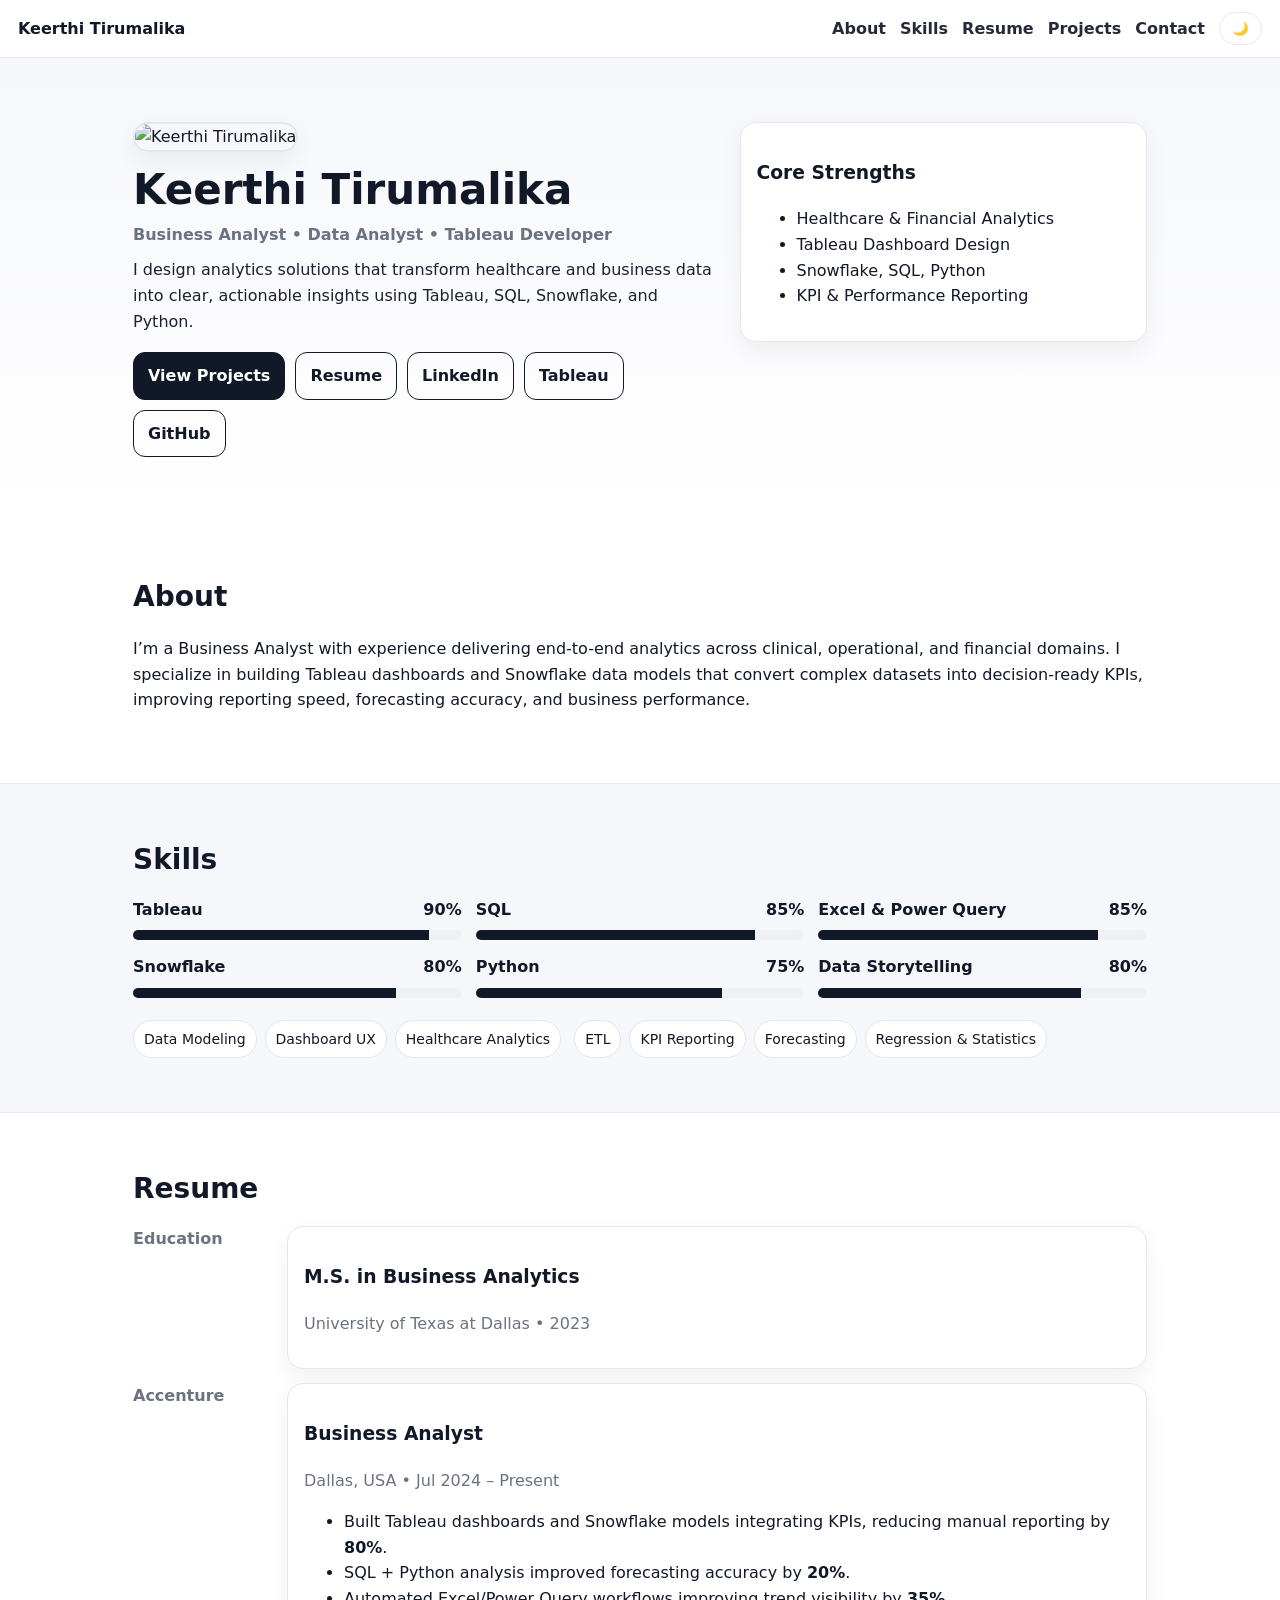
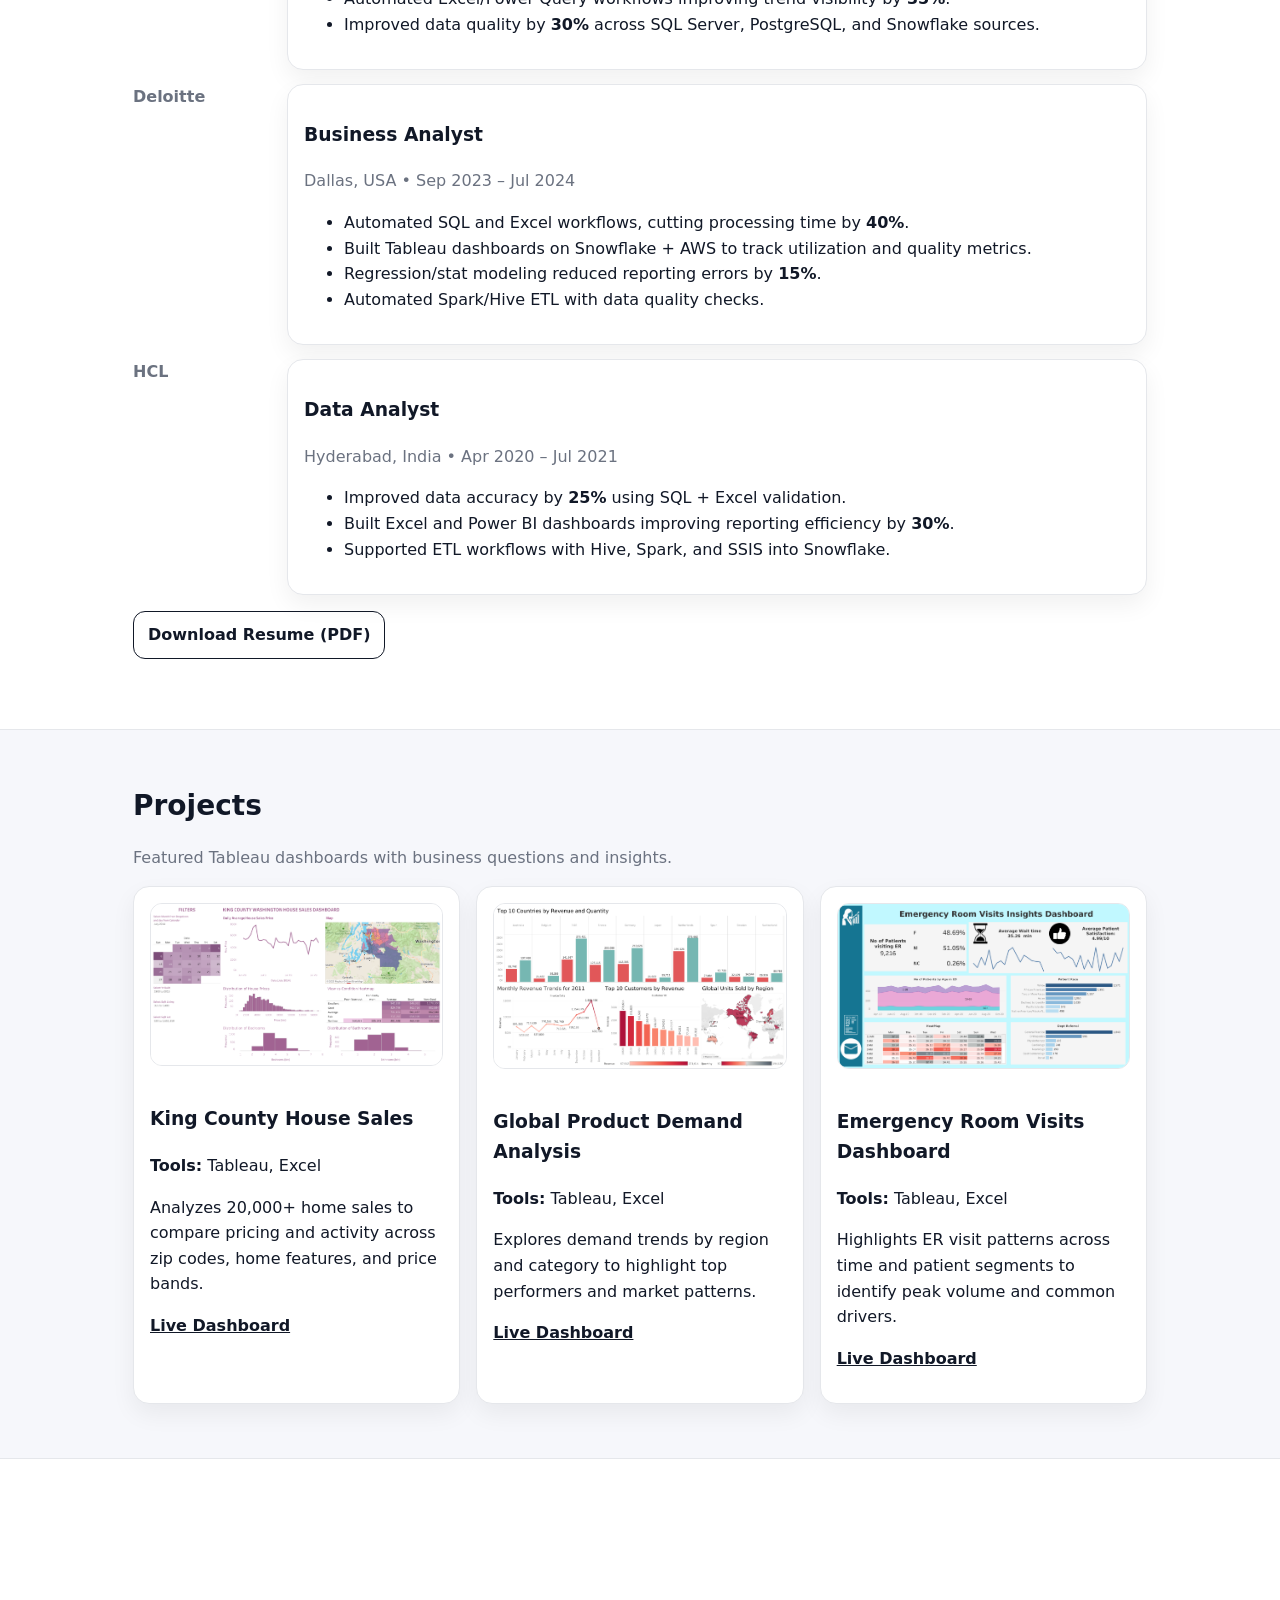
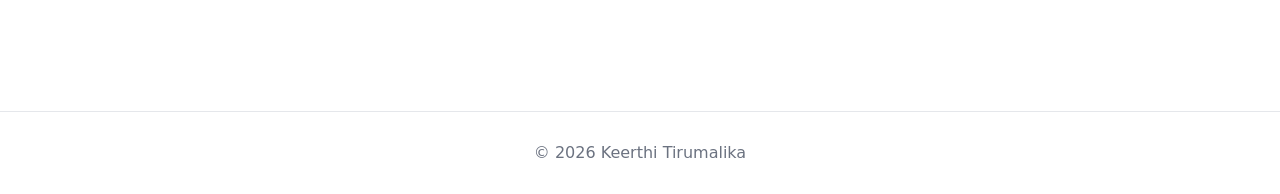
==== commit 35eafa1b: "Update index.html" ====
--- a/index.html
+++ b/index.html
@@ -8,7 +8,6 @@
 </head>
 <body>
 
-  <!-- NAV -->
   <nav class="nav">
     <div class="nav-left">Keerthi Tirumalika</div>
     <div class="nav-right">
@@ -21,10 +20,12 @@
     </div>
   </nav>
 
-  <!-- HERO -->
   <header class="hero" id="home">
     <div class="container hero-inner">
       <div>
+        <!-- Profile picture (upload it as images/profile.jpg or profile.png) -->
+        <img class="profile-pic" src="images/profile.jpg" alt="Keerthi Tirumalika" />
+
         <h1>Keerthi Tirumalika</h1>
         <p class="subtitle">Business Analyst • Data Analyst • Tableau Developer</p>
         <p class="lead">
@@ -53,7 +54,6 @@
     </div>
   </header>
 
-  <!-- ABOUT -->
   <section class="section reveal" id="about">
     <div class="container">
       <h2>About</h2>
@@ -65,7 +65,6 @@
     </div>
   </section>
 
-  <!-- SKILLS -->
   <section class="section alt reveal" id="skills">
     <div class="container">
       <h2>Skills</h2>
@@ -73,54 +72,42 @@
       <div class="skills-grid">
         <div class="skill">
           <div class="skill-top"><span>Tableau</span><span>90%</span></div>
-          <div class="bar"><div class="fill" style="width:90%"></div></div>
-        </div>
-
+          <div class="bar"><div class="fill" data-width="90%"></div></div>
+        </div>
         <div class="skill">
           <div class="skill-top"><span>SQL</span><span>85%</span></div>
-          <div class="bar"><div class="fill" style="width:85%"></div></div>
-        </div>
-
+          <div class="bar"><div class="fill" data-width="85%"></div></div>
+        </div>
         <div class="skill">
           <div class="skill-top"><span>Excel & Power Query</span><span>85%</span></div>
-          <div class="bar"><div class="fill" style="width:85%"></div></div>
-        </div>
-
+          <div class="bar"><div class="fill" data-width="85%"></div></div>
+        </div>
         <div class="skill">
           <div class="skill-top"><span>Snowflake</span><span>80%</span></div>
-          <div class="bar"><div class="fill" style="width:80%"></div></div>
-        </div>
-
+          <div class="bar"><div class="fill" data-width="80%"></div></div>
+        </div>
         <div class="skill">
           <div class="skill-top"><span>Python</span><span>75%</span></div>
-          <div class="bar"><div class="fill" style="width:75%"></div></div>
-        </div>
-
+          <div class="bar"><div class="fill" data-width="75%"></div></div>
+        </div>
         <div class="skill">
           <div class="skill-top"><span>Data Storytelling</span><span>80%</span></div>
-          <div class="bar"><div class="fill" style="width:80%"></div></div>
+          <div class="bar"><div class="fill" data-width="80%"></div></div>
         </div>
       </div>
 
       <div class="badges">
-        <span>Data Modeling</span>
-        <span>Dashboard UX</span>
-        <span>Healthcare Analytics</span>
-        <span>ETL</span>
-        <span>KPI Reporting</span>
-        <span>Forecasting</span>
-        <span>Regression & Statistics</span>
-      </div>
-    </div>
-  </section>
-
-  <!-- RESUME -->
+        <span>Data Modeling</span><span>Dashboard UX</span><span>Healthcare Analytics</span>
+        <span>ETL</span><span>KPI Reporting</span><span>Forecasting</span><span>Regression & Statistics</span>
+      </div>
+    </div>
+  </section>
+
   <section class="section reveal" id="resume">
     <div class="container">
       <h2>Resume</h2>
 
       <div class="timeline">
-
         <div class="t-item">
           <div class="t-date">Education</div>
           <div class="t-card">
@@ -135,11 +122,10 @@
             <h3>Business Analyst</h3>
             <p class="muted">Dallas, USA • Jul 2024 – Present</p>
             <ul>
-              <li>Built Tableau dashboards and Snowflake models integrating clinical, operational, and financial KPIs, reducing manual reporting by <b>80%</b>.</li>
-              <li>Executed SQL- and Python-based analyses to validate metrics and improve forecasting accuracy by <b>20%</b>.</li>
-              <li>Automated Excel/Power Query workflows to improve visibility of cost and performance trends by <b>35%</b>.</li>
-              <li>Consolidated SQL Server, PostgreSQL, and Snowflake sources to improve data quality by <b>30%</b>.</li>
-              <li>Presented analytical findings to senior leadership to align on documentation improvement and performance measures.</li>
+              <li>Built Tableau dashboards and Snowflake models integrating KPIs, reducing manual reporting by <b>80%</b>.</li>
+              <li>SQL + Python analysis improved forecasting accuracy by <b>20%</b>.</li>
+              <li>Automated Excel/Power Query workflows improving trend visibility by <b>35%</b>.</li>
+              <li>Improved data quality by <b>30%</b> across SQL Server, PostgreSQL, and Snowflake sources.</li>
             </ul>
           </div>
         </div>
@@ -150,11 +136,10 @@
             <h3>Business Analyst</h3>
             <p class="muted">Dallas, USA • Sep 2023 – Jul 2024</p>
             <ul>
-              <li>Automated SQL and Excel workflows for clinical and financial validation, reducing processing time by <b>40%</b>.</li>
-              <li>Designed Tableau dashboards using Snowflake and AWS sources to monitor utilization, operational metrics, and quality outcomes.</li>
-              <li>Applied regression and statistical modeling to reduce reporting errors by <b>15%</b> and improve insight reliability.</li>
-              <li>Automated Spark/Hive ETL pipelines with data quality checks, reducing manual validation by <b>35%</b>.</li>
-              <li>Translated requirements into dashboards used for strategic planning and performance improvement.</li>
+              <li>Automated SQL and Excel workflows, cutting processing time by <b>40%</b>.</li>
+              <li>Built Tableau dashboards on Snowflake + AWS to track utilization and quality metrics.</li>
+              <li>Regression/stat modeling reduced reporting errors by <b>15%</b>.</li>
+              <li>Automated Spark/Hive ETL with data quality checks.</li>
             </ul>
           </div>
         </div>
@@ -165,14 +150,12 @@
             <h3>Data Analyst</h3>
             <p class="muted">Hyderabad, India • Apr 2020 – Jul 2021</p>
             <ul>
-              <li>Cleaned, validated, and transformed operational and financial data using SQL and Excel, improving accuracy by <b>25%</b>.</li>
-              <li>Built Excel dashboards with automated visualizations to track utilization, performance, and departmental KPIs.</li>
-              <li>Supported ETL workflows using Hive, Spark, and SSIS to integrate sources into Snowflake for standardized reporting.</li>
-              <li>Developed Power BI dashboards to improve reporting efficiency by <b>30%</b>.</li>
+              <li>Improved data accuracy by <b>25%</b> using SQL + Excel validation.</li>
+              <li>Built Excel and Power BI dashboards improving reporting efficiency by <b>30%</b>.</li>
+              <li>Supported ETL workflows with Hive, Spark, and SSIS into Snowflake.</li>
             </ul>
           </div>
         </div>
-
       </div>
 
       <p style="margin-top:16px;">
@@ -181,7 +164,6 @@
     </div>
   </section>
 
-  <!-- PROJECTS -->
   <section class="section alt reveal" id="projects">
     <div class="container">
       <h2>Projects</h2>
@@ -200,7 +182,7 @@
           <img src="images/global-product-demand.png" alt="Global Product Demand Analysis dashboard preview" />
           <h3>Global Product Demand Analysis</h3>
           <p><b>Tools:</b> Tableau, Excel</p>
-          <p>Explores product demand trends by region and category to highlight top performers and market patterns.</p>
+          <p>Explores demand trends by region and category to highlight top performers and market patterns.</p>
           <p><a href="https://public.tableau.com/app/profile/keerthi.tirumalika2526/viz/GlobalProductDemandAnalysis/Dashboard1" target="_blank" rel="noopener">Live Dashboard</a></p>
         </div>
 
@@ -215,7 +197,6 @@
     </div>
   </section>
 
-  <!-- CONTACT -->
   <section class="section reveal" id="contact">
     <div class="container">
       <h2>Contact</h2>
@@ -233,13 +214,13 @@
   </footer>
 
   <script>
-    // ====== Dark mode (default: system preference) ======
+    // --- Dark mode toggle (persists) ---
     const root = document.documentElement;
     const toggle = document.getElementById("themeToggle");
 
-    function setTheme(mode) {
-      if (mode === "dark") {
-        root.setAttribute("data-theme", "dark");
+    function setTheme(mode){
+      if(mode === "dark"){
+        root.setAttribute("data-theme","dark");
         toggle.textContent = "☀️";
       } else {
         root.removeAttribute("data-theme");
@@ -249,9 +230,9 @@
     }
 
     const saved = localStorage.getItem("theme");
-    if (saved) {
+    if(saved){
       setTheme(saved);
-    } else if (window.matchMedia && window.matchMedia("(prefers-color-scheme: dark)").matches) {
+    } else if(window.matchMedia && window.matchMedia("(prefers-color-scheme: dark)").matches){
       setTheme("dark");
     } else {
       setTheme("light");
@@ -262,37 +243,30 @@
       setTheme(current === "dark" ? "light" : "dark");
     });
 
-    // ====== Reveal on scroll animations ======
+    // --- Reveal animations ---
     const reveals = document.querySelectorAll(".reveal");
-
     const io = new IntersectionObserver((entries) => {
       entries.forEach((entry) => {
-        if (entry.isIntersecting) entry.target.classList.add("show");
+        if(entry.isIntersecting) entry.target.classList.add("show");
       });
-    }, { threshold: 0.12 });
-
-    reveals.forEach((el) => io.observe(el));
-
-    // Animate skill bars once they show
-    const skillFills = document.querySelectorAll(".fill");
+    }, {threshold: 0.12});
+    reveals.forEach(el => io.observe(el));
+
+    // --- Animate skill bars when Skills section is visible ---
     const skillsSection = document.getElementById("skills");
-
+    const fills = document.querySelectorAll(".fill");
     const ioSkills = new IntersectionObserver((entries) => {
-      entries.forEach((entry) => {
-        if (!entry.isIntersecting) return;
-        skillFills.forEach(fill => {
-          const w = fill.getAttribute("style")?.match(/width:\s*(\d+%)/)?.[1];
-          if (w) fill.style.width = w;
-        });
+      entries.forEach(entry => {
+        if(!entry.isIntersecting) return;
+        fills.forEach(f => f.style.width = f.getAttribute("data-width") || "0%");
         ioSkills.disconnect();
       });
-    }, { threshold: 0.2 });
-
-    if (skillsSection) ioSkills.observe(skillsSection);
-
-    // Footer year
+    }, {threshold: 0.2});
+    if(skillsSection) ioSkills.observe(skillsSection);
+
+    // footer year
     const yearEl = document.getElementById("year");
-    if (yearEl) yearEl.textContent = new Date().getFullYear();
+    if(yearEl) yearEl.textContent = new Date().getFullYear();
   </script>
 
 </body>
--- a/css/styles.css
+++ b/css/styles.css
@@ -1,314 +1,182 @@
 :root{
-  --bg: #ffffff;
-  --text: #111827;
-  --muted: #6b7280;
-  --line: #e5e7eb;
-  --soft: #f6f7fb;
-  --shadow: 0 10px 25px rgba(0,0,0,.06);
-  --accent: #111827;
-  --accentText: #ffffff;
+  --bg:#ffffff; --text:#111827; --muted:#6b7280; --line:#e5e7eb; --soft:#f6f7fb;
+  --shadow:0 10px 25px rgba(0,0,0,.06);
+  --accent:#111827; --accentText:#ffffff;
 }
 
 [data-theme="dark"]{
-  --bg: #0b1220;
-  --text: #e5e7eb;
-  --muted: #a1a1aa;
-  --line: rgba(255,255,255,.12);
-  --soft: rgba(255,255,255,.06);
-  --shadow: 0 16px 30px rgba(0,0,0,.35);
-  --accent: #e5e7eb;
-  --accentText: #0b1220;
+  --bg:#0b1220; --text:#e5e7eb; --muted:#a1a1aa; --line:rgba(255,255,255,.12);
+  --soft:rgba(255,255,255,.06); --shadow:0 16px 30px rgba(0,0,0,.35);
+  --accent:#e5e7eb; --accentText:#0b1220;
 }
 
-*{ box-sizing:border-box; }
-html{ scroll-behavior:smooth; }
-
+*{box-sizing:border-box;}
+html{scroll-behavior:smooth;}
 body{
   margin:0;
-  font-family: ui-sans-serif, system-ui, -apple-system, Segoe UI, Roboto, Arial, sans-serif;
-  background: var(--bg);
-  color: var(--text);
-  line-height: 1.6;
-  transition: background .25s ease, color .25s ease;
+  font-family:ui-sans-serif,system-ui,-apple-system,Segoe UI,Roboto,Arial,sans-serif;
+  background:var(--bg);
+  color:var(--text);
+  line-height:1.6;
+  transition:background .25s ease,color .25s ease;
 }
 
-/* Reduced motion accessibility */
 @media (prefers-reduced-motion: reduce){
-  *{ animation: none !important; transition: none !important; scroll-behavior:auto !important; }
+  *{animation:none !important; transition:none !important; scroll-behavior:auto !important;}
 }
 
-.container{
-  max-width: 1050px;
-  margin: 0 auto;
-  padding: 0 18px;
+.container{max-width:1050px;margin:0 auto;padding:0 18px;}
+
+.nav{
+  position:sticky; top:0; z-index:999;
+  background:rgba(255,255,255,.92);
+  border-bottom:1px solid var(--line);
+  display:flex; align-items:center; justify-content:space-between;
+  padding:12px 18px;
+  transition:background .25s ease,border-color .25s ease;
 }
+[data-theme="dark"] .nav{ background:rgba(11,18,32,.85); }
 
-/* NAV */
-.nav{
-  position:sticky;
-  top:0;
-  z-index:999;
-  background: color-mix(in srgb, var(--bg) 92%, transparent);
-  backdrop-filter: blur(10px);
-  border-bottom: 1px solid var(--line);
-  display:flex;
-  align-items:center;
-  justify-content:space-between;
-  padding: 12px 18px;
-  transition: background .25s ease, border-color .25s ease;
+.nav-left{font-weight:850;}
+.nav-right{display:flex; align-items:center; gap:14px;}
+.nav a{color:var(--text); text-decoration:none; font-weight:650; opacity:.92;}
+.nav a:hover{opacity:1; text-decoration:underline;}
+
+.theme-toggle{
+  border:1px solid var(--line);
+  background:var(--bg);
+  color:var(--text);
+  border-radius:999px;
+  padding:8px 12px;
+  cursor:pointer;
+  font-weight:800;
+  transition:transform .18s ease, background .25s ease, border-color .25s ease;
 }
+.theme-toggle:hover{transform:translateY(-1px);}
 
-.nav-left{
-  font-weight: 850;
-  letter-spacing: .2px;
+.hero{
+  background:linear-gradient(180deg,var(--soft),var(--bg));
+  padding:64px 0;
 }
-
-.nav-right{
-  display:flex;
-  align-items:center;
-  gap: 14px;
-}
-
-.nav a{
-  text-decoration:none;
-  color: var(--text);
-  font-weight: 650;
-  opacity: .92;
-  transition: opacity .2s ease;
-}
-
-.nav a:hover{ opacity: 1; text-decoration: underline; }
-
-/* Toggle button */
-.theme-toggle{
-  border: 1px solid var(--line);
-  background: var(--bg);
-  color: var(--text);
-  border-radius: 999px;
-  padding: 8px 12px;
-  cursor: pointer;
-  font-weight: 700;
-  transition: transform .18s ease, background .25s ease, border-color .25s ease;
-}
-.theme-toggle:hover{ transform: translateY(-1px); }
-
-/* HERO */
-.hero{
-  background: linear-gradient(180deg, var(--soft), var(--bg));
-  padding: 64px 0;
-  overflow:hidden;
-}
-
 .hero-inner{
   display:grid;
-  grid-template-columns: 1.4fr .9fr;
-  gap: 18px;
+  grid-template-columns:1.3fr .9fr;
+  gap:18px;
   align-items:start;
 }
+.hero h1{margin:0 0 8px; font-size:42px; line-height:1.15;}
+.subtitle{margin:0 0 10px; color:var(--muted); font-weight:650;}
+.lead{margin:0 0 18px; max-width:60ch; color:color-mix(in srgb, var(--text) 90%, var(--muted));}
 
-.hero h1{
-  margin:0 0 8px;
-  font-size: 42px;
-  line-height:1.15;
+.button-row{display:flex; flex-wrap:wrap; gap:10px;}
+.btn{
+  display:inline-block;
+  padding:10px 14px;
+  border:1px solid var(--accent);
+  border-radius:12px;
+  text-decoration:none;
+  color:var(--accent);
+  font-weight:850;
+  transition:transform .18s ease, background .25s ease, color .25s ease, border-color .25s ease;
 }
-
-.subtitle{
-  margin:0 0 10px;
-  color: var(--muted);
-  font-weight: 650;
-}
-
-.lead{
-  margin:0 0 18px;
-  max-width: 60ch;
-  color: color-mix(in srgb, var(--text) 90%, var(--muted));
-}
+.btn:hover{transform:translateY(-2px);}
+.btn.solid{background:var(--accent); color:var(--accentText);}
 
 .hero-card{
-  background: var(--bg);
+  background:var(--bg);
   border:1px solid var(--line);
-  border-radius: 16px;
-  padding: 16px;
-  box-shadow: var(--shadow);
-  transition: transform .2s ease, box-shadow .25s ease, border-color .25s ease, background .25s ease;
+  border-radius:16px;
+  padding:16px;
+  box-shadow:var(--shadow);
+  transition:transform .2s ease, box-shadow .25s ease;
 }
-.hero-card:hover{
-  transform: translateY(-2px);
-  box-shadow: 0 18px 40px rgba(0,0,0,.10);
+.hero-card:hover{transform:translateY(-2px);}
+
+.section{padding:54px 0;}
+.section.alt{
+  background:var(--soft);
+  border-top:1px solid var(--line);
+  border-bottom:1px solid var(--line);
 }
-.hero-card h3{ margin:0 0 10px; }
-.hero-card ul{ margin:0; padding-left:18px; color: var(--muted); }
+h2{margin:0 0 14px; font-size:28px;}
+.muted{color:var(--muted);}
 
-/* Buttons */
-.button-row{
-  display:flex;
-  flex-wrap: wrap;
-  gap: 10px;
-}
-
-.btn{
-  display:inline-block;
-  padding: 10px 14px;
-  border: 1px solid var(--accent);
-  border-radius: 12px;
-  text-decoration:none;
-  color: var(--accent);
-  font-weight: 800;
-  background: transparent;
-  transition: transform .18s ease, background .25s ease, color .25s ease, border-color .25s ease;
-}
-
-.btn:hover{
-  transform: translateY(-2px);
-}
-
-.btn.solid{
-  background: var(--accent);
-  color: var(--accentText);
-}
-
-/* Sections */
-.section{
-  padding: 54px 0;
-  transition: background .25s ease, border-color .25s ease;
-}
-
-.section.alt{
-  background: var(--soft);
-  border-top: 1px solid var(--line);
-  border-bottom: 1px solid var(--line);
-}
-
-h2{
-  margin: 0 0 14px;
-  font-size: 28px;
-}
-
-.muted{ color: var(--muted); }
-
-/* Skills */
 .skills-grid{
   display:grid;
-  grid-template-columns: repeat(auto-fit, minmax(260px, 1fr));
-  gap: 14px;
-  margin-top: 10px;
+  grid-template-columns:repeat(auto-fit,minmax(260px,1fr));
+  gap:14px;
+  margin-top:10px;
 }
+.skill-top{display:flex; justify-content:space-between; font-weight:850; margin-bottom:8px;}
+.bar{height:10px; background:color-mix(in srgb,var(--soft) 60%, var(--line)); border-radius:999px; overflow:hidden;}
+.fill{height:100%; background:var(--accent); width:0%; transition:width 1s ease;}
 
-.skill-top{
-  display:flex;
-  justify-content:space-between;
-  font-weight: 800;
-  margin-bottom: 8px;
-}
-
-.bar{
-  height: 10px;
-  background: color-mix(in srgb, var(--soft) 60%, var(--line));
-  border-radius: 999px;
-  overflow:hidden;
-}
-
-.fill{
-  height:100%;
-  background: var(--accent);
-  width: 0%;
-  transition: width 1s ease;
-}
-
-.badges{ margin-top: 14px; }
+.badges{margin-top:14px;}
 .badges span{
   display:inline-block;
   border:1px solid var(--line);
-  border-radius: 999px;
-  padding: 7px 10px;
-  margin: 8px 8px 0 0;
-  font-size: 14px;
-  background: var(--bg);
-  transition: background .25s ease, border-color .25s ease;
+  border-radius:999px;
+  padding:7px 10px;
+  margin:8px 8px 0 0;
+  font-size:14px;
+  background:var(--bg);
 }
 
-/* Timeline */
-.timeline{ display:flex; flex-direction:column; gap: 14px; }
-.t-item{
-  display:grid;
-  grid-template-columns: 140px 1fr;
-  gap: 14px;
-  align-items:start;
+.timeline{display:flex; flex-direction:column; gap:14px;}
+.t-item{display:grid; grid-template-columns:140px 1fr; gap:14px;}
+.t-date{color:var(--muted); font-weight:900;}
+.t-card{
+  background:var(--bg);
+  border:1px solid var(--line);
+  border-radius:16px;
+  padding:16px;
+  box-shadow:var(--shadow);
+  transition:transform .2s ease;
 }
-.t-date{ color: var(--muted); font-weight: 900; }
+.t-card:hover{transform:translateY(-2px);}
 
-.t-card{
-  background: var(--bg);
-  border: 1px solid var(--line);
-  border-radius: 16px;
-  padding: 16px;
-  box-shadow: var(--shadow);
-  transition: transform .2s ease, background .25s ease, border-color .25s ease, box-shadow .25s ease;
-}
-.t-card:hover{ transform: translateY(-2px); }
-.t-card h3{ margin:0 0 6px; }
-.t-card ul{ margin: 10px 0 0; padding-left: 18px; color: var(--muted); }
-
-/* Projects grid */
 .grid{
   display:grid;
-  grid-template-columns: repeat(auto-fit, minmax(280px, 1fr));
-  gap: 16px;
-  margin-top: 16px;
+  grid-template-columns:repeat(auto-fit,minmax(280px,1fr));
+  gap:16px;
+  margin-top:16px;
+}
+.card{
+  background:var(--bg);
+  border:1px solid var(--line);
+  border-radius:16px;
+  padding:16px;
+  box-shadow:var(--shadow);
+  transition:transform .2s ease, box-shadow .25s ease;
+}
+.card:hover{transform:translateY(-4px); box-shadow:0 20px 45px rgba(0,0,0,.12);}
+.card img{width:100%; border-radius:12px; border:1px solid var(--line); margin-bottom:12px;}
+.card a{font-weight:900; color:var(--text);}
+
+.footer{
+  padding:28px 18px;
+  text-align:center;
+  color:var(--muted);
+  border-top:1px solid var(--line);
+  background:var(--bg);
 }
 
-.card{
-  background: var(--bg);
-  border: 1px solid var(--line);
-  border-radius: 16px;
-  padding: 16px;
-  box-shadow: var(--shadow);
-  transform: translateY(0);
-  transition: transform .2s ease, background .25s ease, border-color .25s ease, box-shadow .25s ease;
-}
+/* Reveal animations */
+.reveal{opacity:0; transform:translateY(14px); transition:opacity .6s ease, transform .6s ease;}
+.reveal.show{opacity:1; transform:translateY(0);}
 
-.card:hover{
-  transform: translateY(-4px);
-  box-shadow: 0 20px 45px rgba(0,0,0,.12);
-}
-
-.card img{
-  width:100%;
-  border-radius: 12px;
-  border: 1px solid var(--line);
-  margin-bottom: 12px;
-}
-
-.card h3{ margin: 0 0 8px; }
-.card a{ font-weight: 900; color: var(--text); }
-
-/* Footer */
-.footer{
-  padding: 28px 18px;
-  text-align:center;
-  color: var(--muted);
-  border-top: 1px solid var(--line);
-  background: var(--bg);
-}
-
-/* Entrance animations */
-.reveal{
-  opacity: 0;
-  transform: translateY(14px);
-  transition: opacity .6s ease, transform .6s ease;
-}
-.reveal.show{
-  opacity: 1;
-  transform: translateY(0);
-}
-
-@keyframes floatIn{
-  from{ opacity:0; transform: translateY(10px); }
-  to{ opacity:1; transform: translateY(0); }
+/* Profile picture */
+.profile-pic{
+  width:140px; height:140px;
+  border-radius:999px;
+  border:2px solid var(--line);
+  object-fit:cover;
+  box-shadow:var(--shadow);
+  margin: 0 0 14px;
 }
 
 /* Responsive */
-@media (max-width: 860px){
-  .hero-inner{ grid-template-columns: 1fr; }
-  .t-item{ grid-template-columns: 1fr; }
+@media (max-width:860px){
+  .hero-inner{grid-template-columns:1fr;}
+  .t-item{grid-template-columns:1fr;}
 }
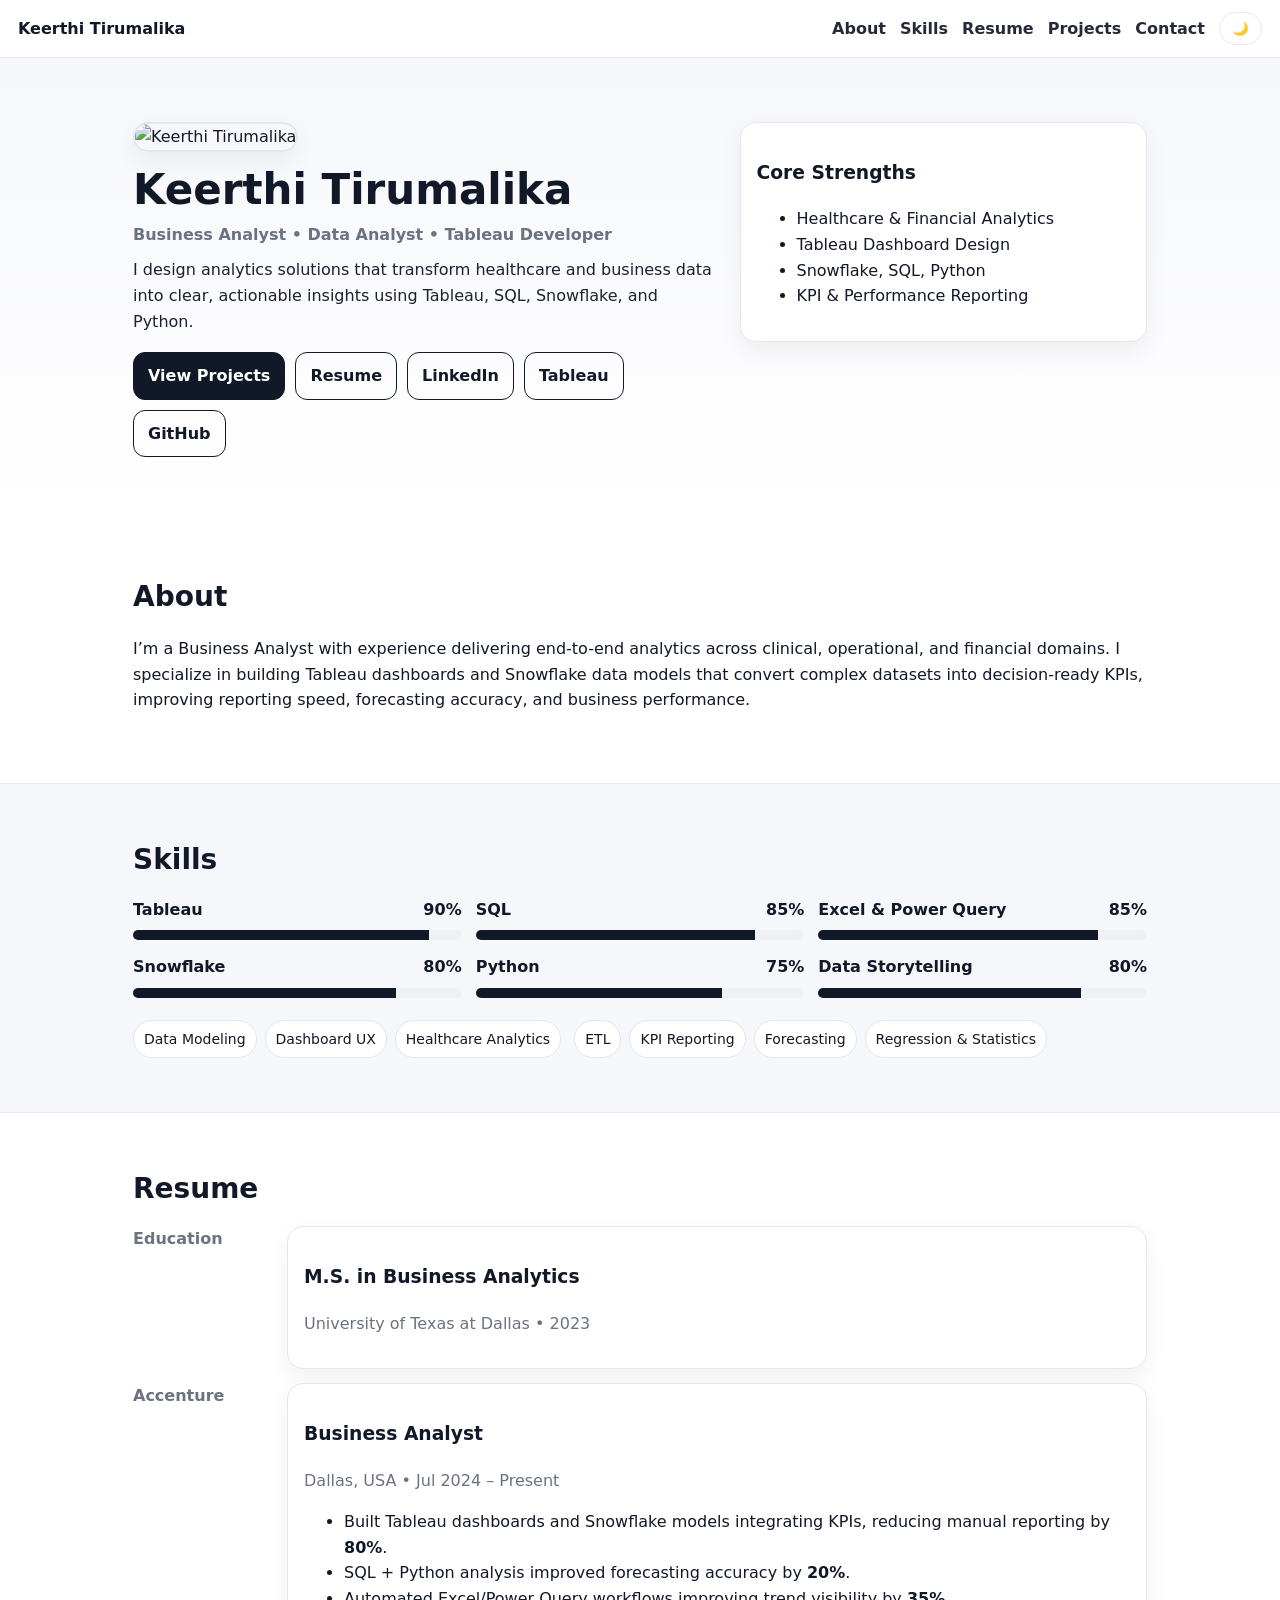
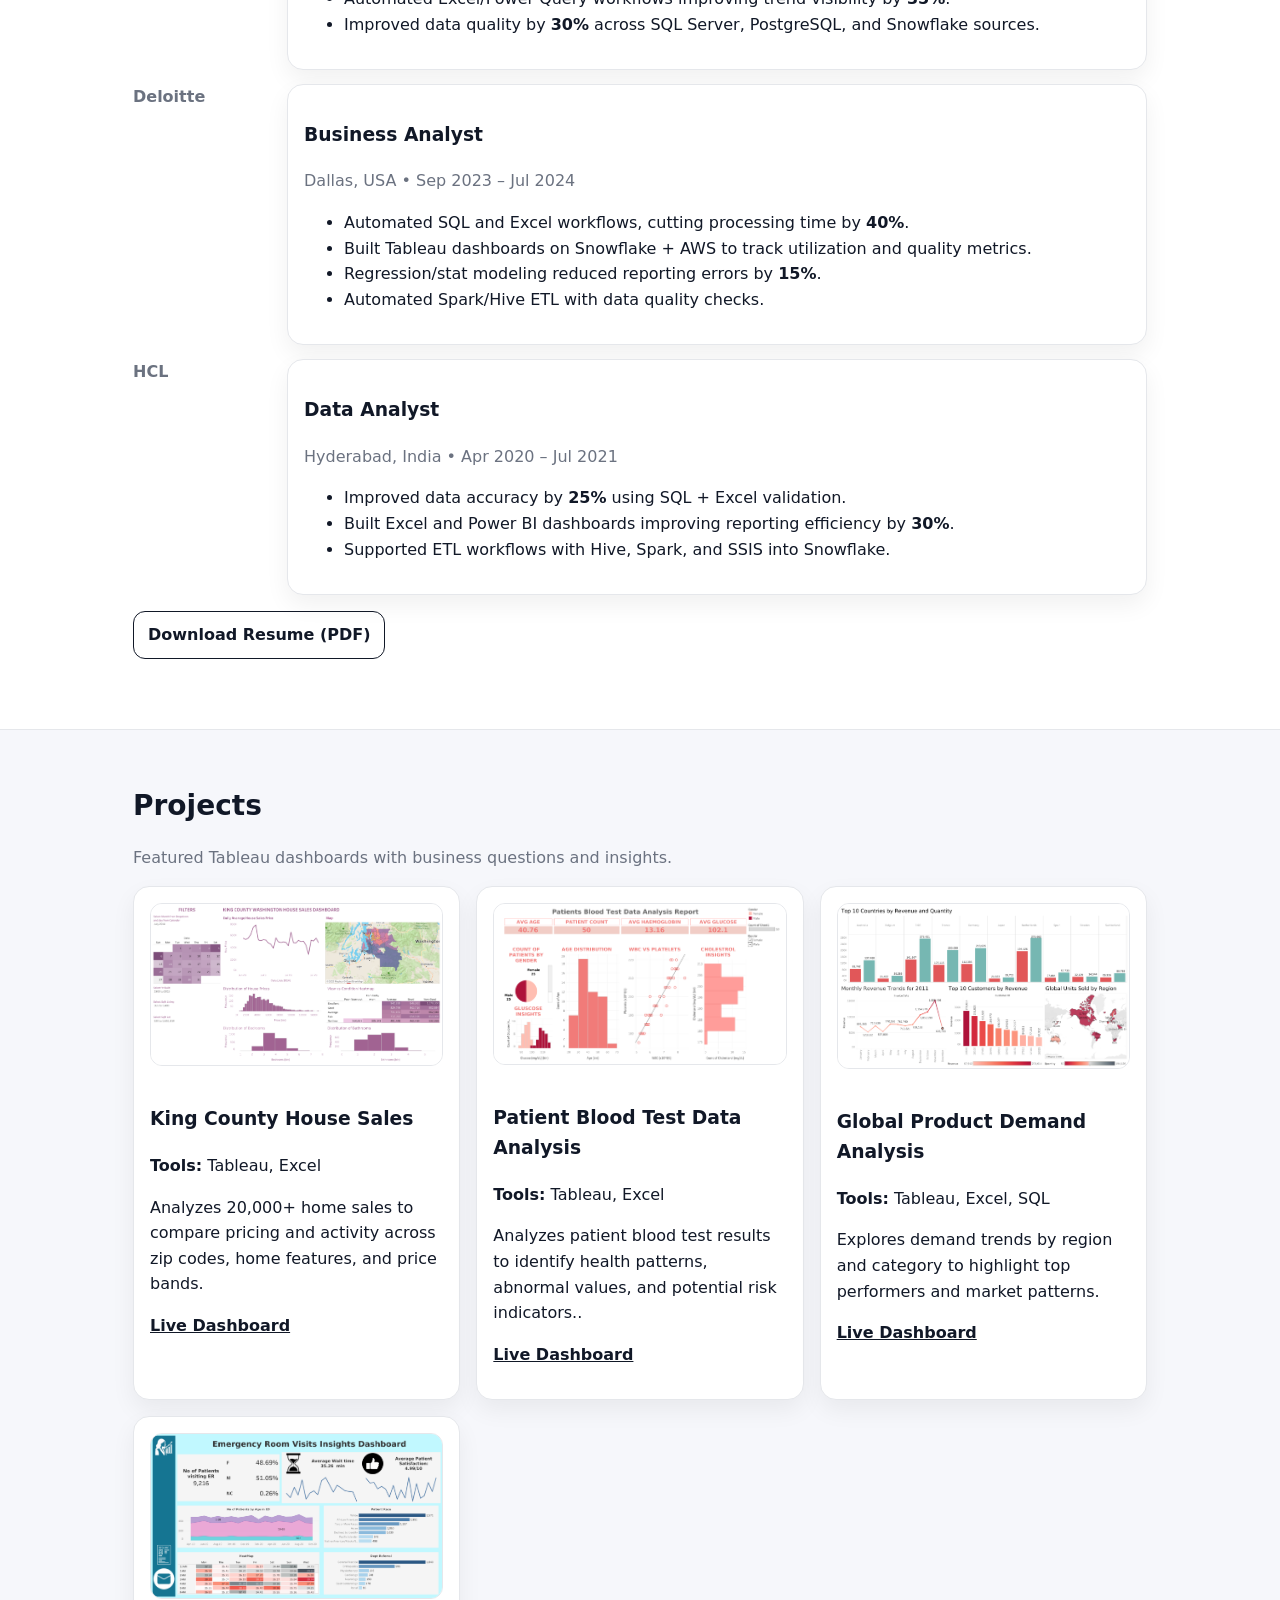
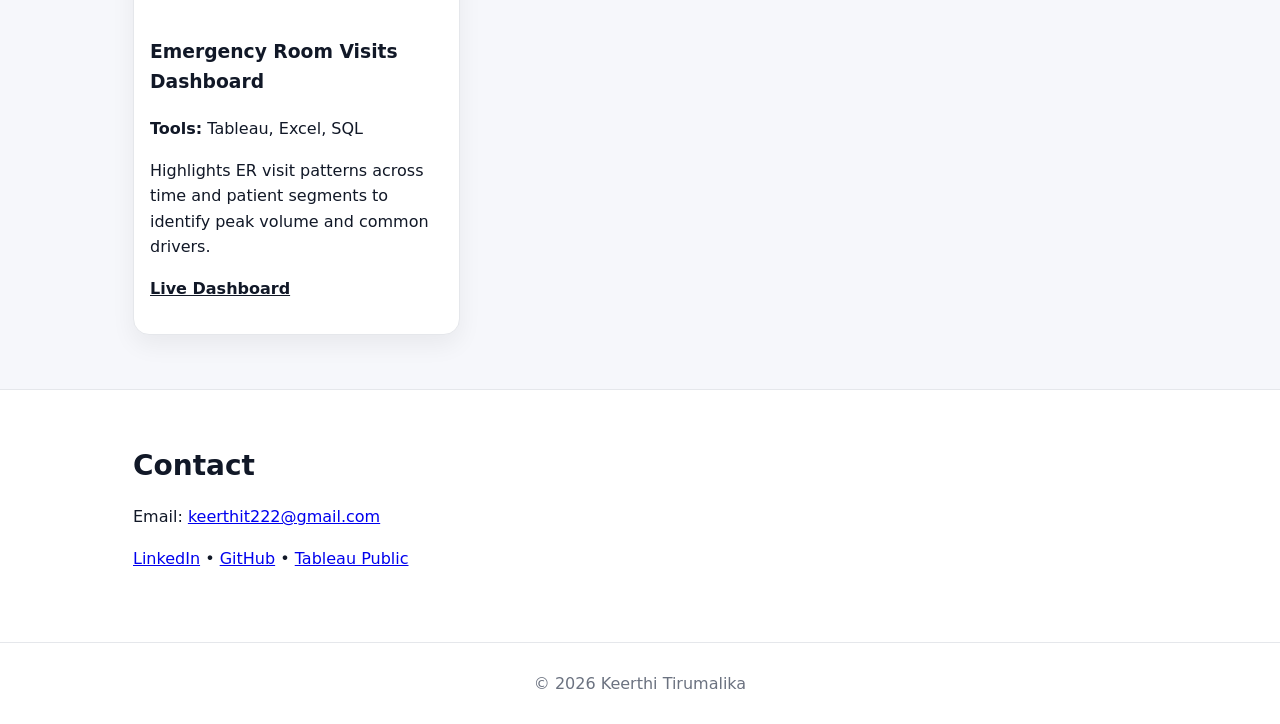
==== commit f531557a: "Update index.html" ====
--- a/index.html
+++ b/index.html
@@ -171,7 +171,7 @@
 
       <div class="grid">
         <div class="card">
-          <img src="images/King-County-House-Sales.png" alt="King County House Sales dashboard preview" />
+          <img src="images/King-County-House-Sales.png" alt="🏠 King County House Sales dashboard preview" />
           <h3>King County House Sales</h3>
           <p><b>Tools:</b> Tableau, Excel</p>
           <p>Analyzes 20,000+ home sales to compare pricing and activity across zip codes, home features, and price bands.</p>
@@ -179,17 +179,25 @@
         </div>
 
         <div class="card">
-          <img src="images/global-product-demand.png" alt="Global Product Demand Analysis dashboard preview" />
+          <img src="images/patient-blood-test.png" alt="🩸Patient Blood Test Data Analysis dashboard preview" />
+          <h3>Patient Blood Test Data Analysis</h3>
+          <p><b>Tools:</b> Tableau, Excel</p>
+          <p>Analyzes patient blood test results to identify health patterns, abnormal values, and potential risk indicators..</p>
+          <p><a href="https://public.tableau.com/app/profile/keerthi.tirumalika2526/viz/PATIENTBLOODTESTDATAANALYSIS/Dashboard1" target="_blank" rel="noopener">Live Dashboard</a></p>
+        </div>
+
+         <div class="card">
+          <img src="images/global-product-demand.png" alt="🌍 Global Product Demand Analysis dashboard preview" />
           <h3>Global Product Demand Analysis</h3>
-          <p><b>Tools:</b> Tableau, Excel</p>
+          <p><b>Tools:</b> Tableau, Excel, SQL</p>
           <p>Explores demand trends by region and category to highlight top performers and market patterns.</p>
           <p><a href="https://public.tableau.com/app/profile/keerthi.tirumalika2526/viz/GlobalProductDemandAnalysis/Dashboard1" target="_blank" rel="noopener">Live Dashboard</a></p>
         </div>
 
         <div class="card">
-          <img src="images/er-visits-dashboard.png" alt="Emergency Room Visits dashboard preview" />
+          <img src="images/er-visits-dashboard.png" alt=" 🏥 Emergency Room Visits dashboard preview" />
           <h3>Emergency Room Visits Dashboard</h3>
-          <p><b>Tools:</b> Tableau, Excel</p>
+          <p><b>Tools:</b> Tableau, Excel, SQL</p>
           <p>Highlights ER visit patterns across time and patient segments to identify peak volume and common drivers.</p>
           <p><a href="https://public.tableau.com/app/profile/keerthi.tirumalika2526/viz/EmergencyRoomVisitsDashboard_17581352699150/Dashboard1" target="_blank" rel="noopener">Live Dashboard</a></p>
         </div>
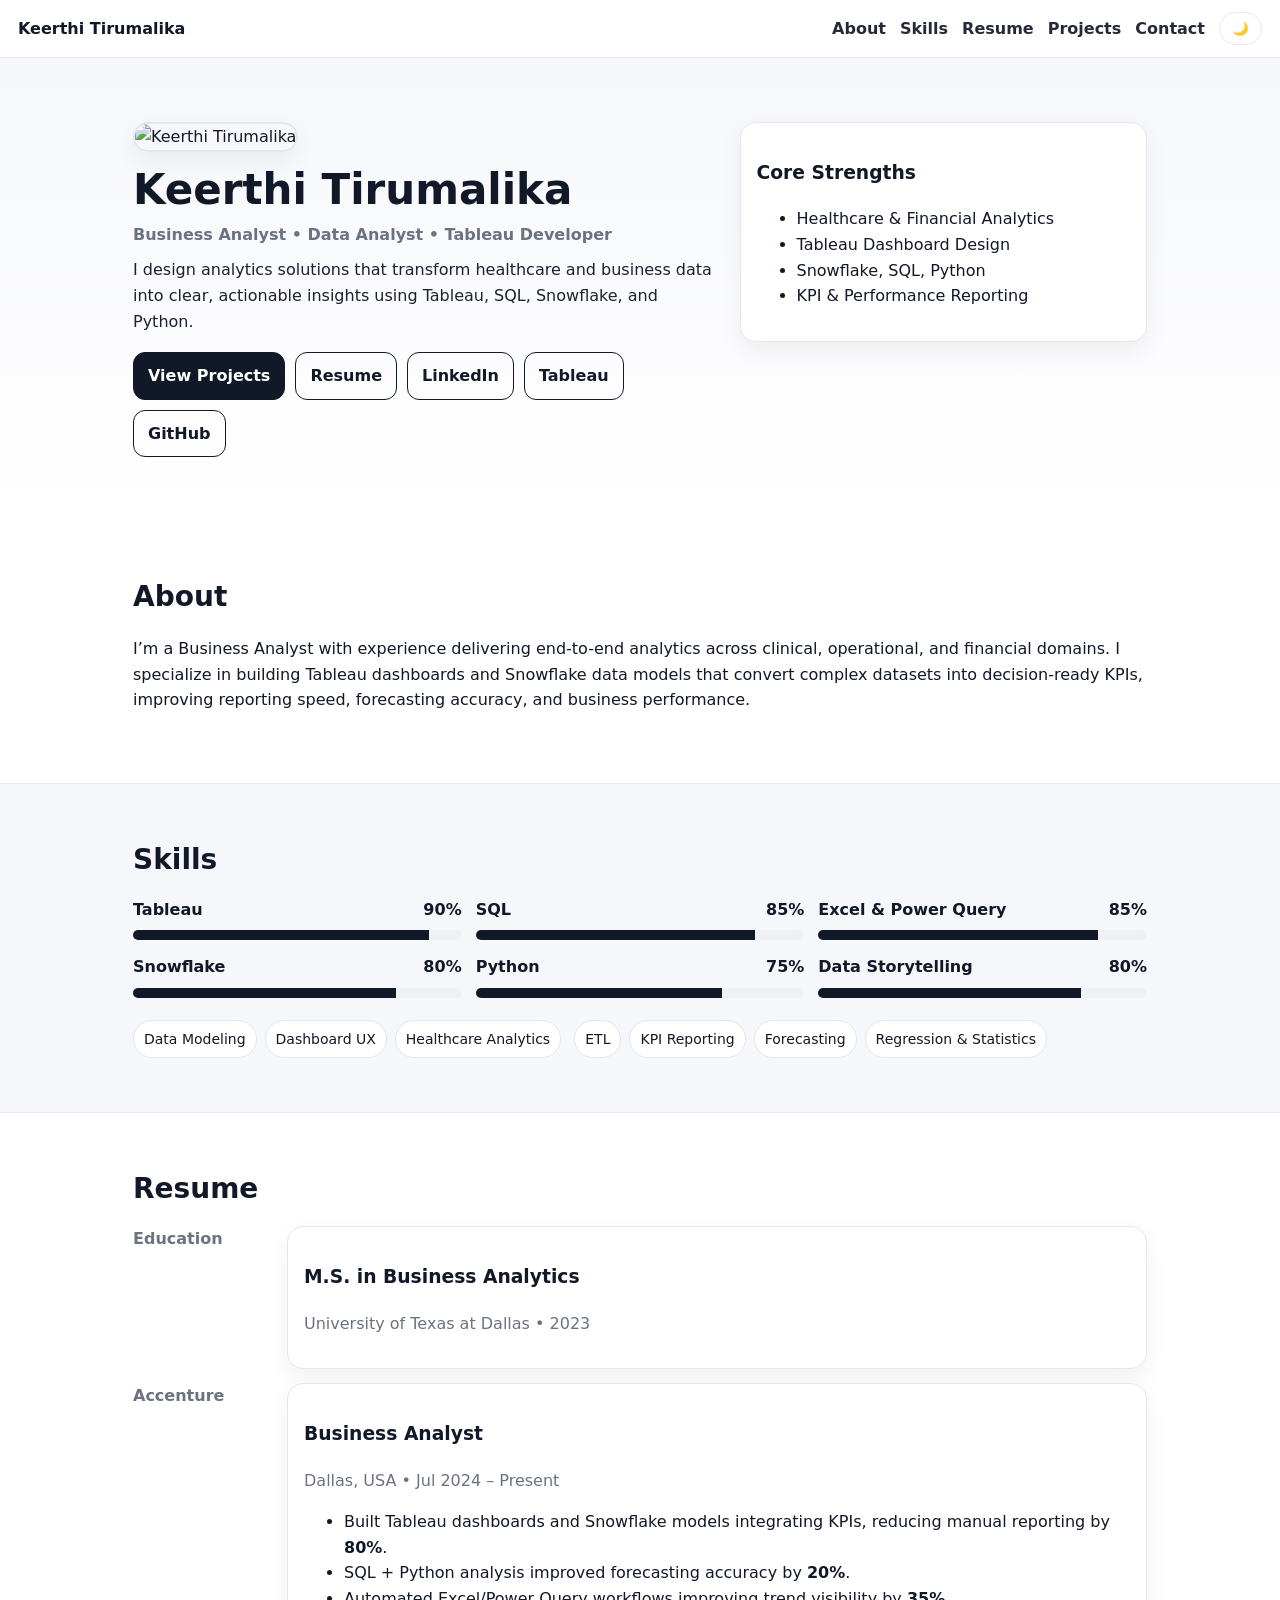
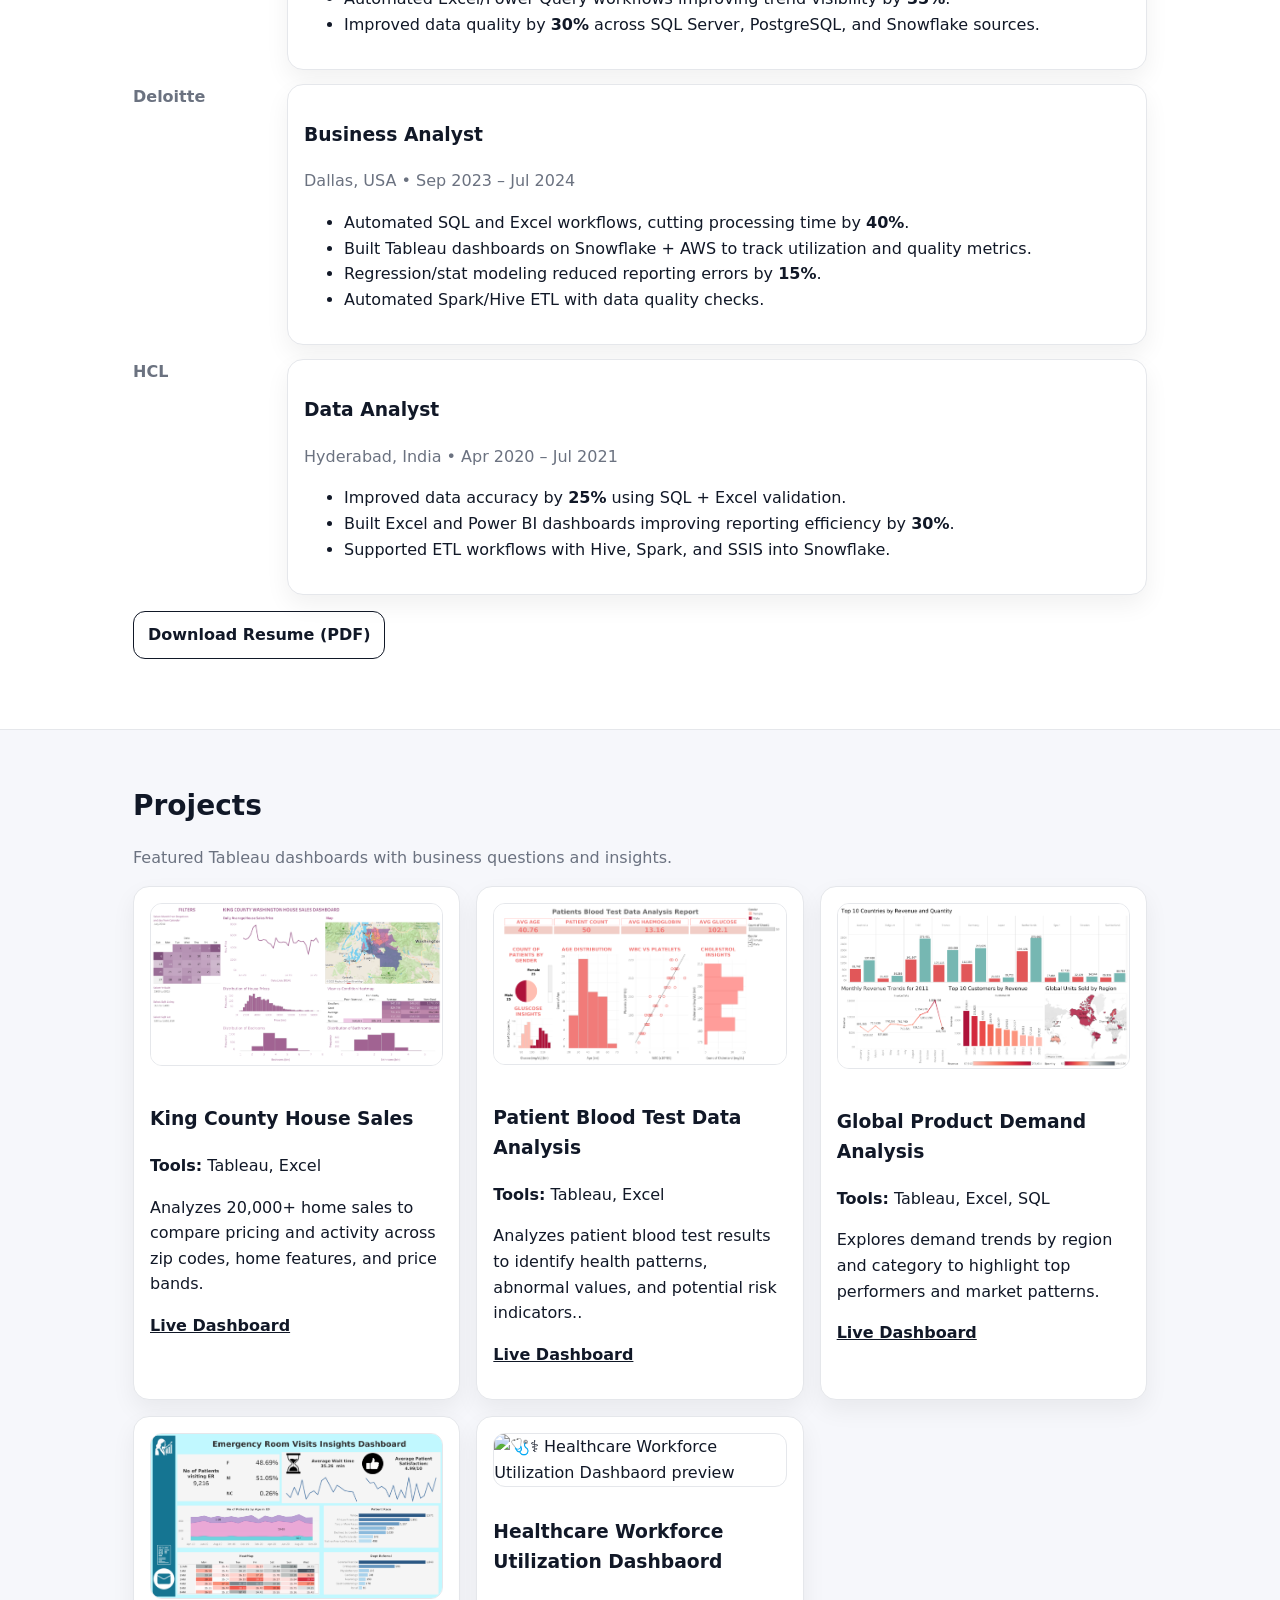
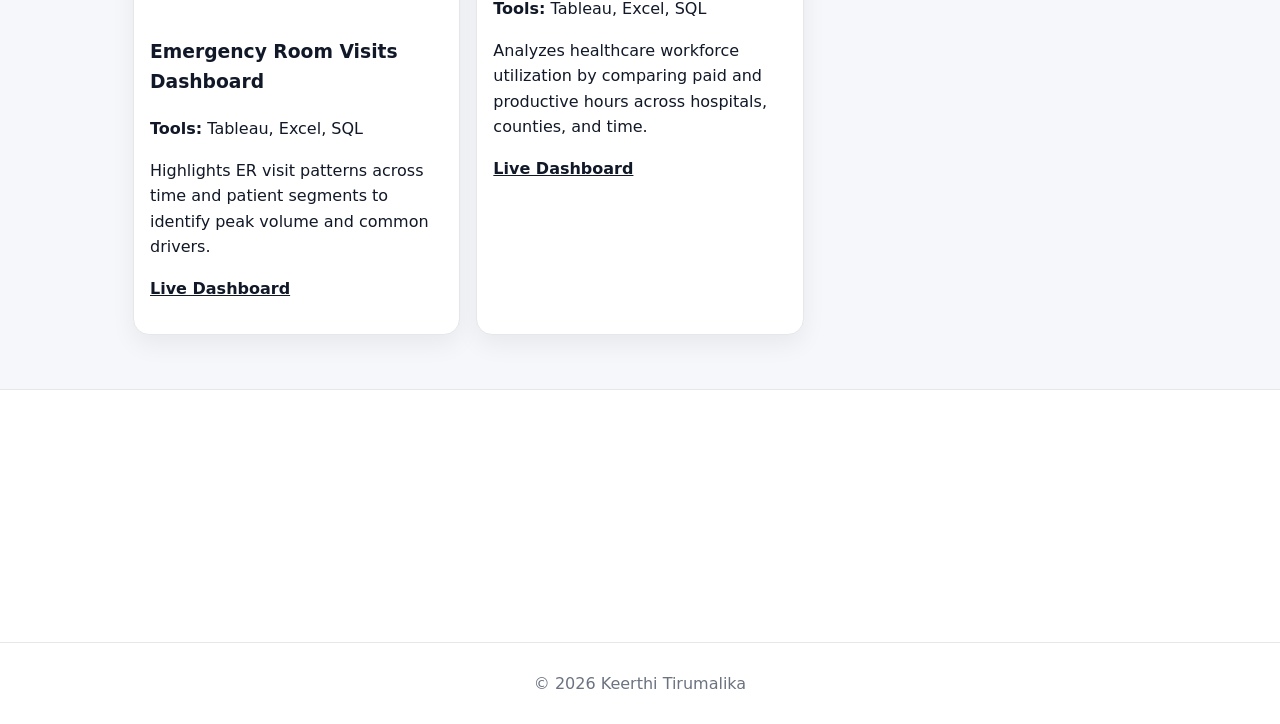
==== commit 86b3c5dc: "Update index.html" ====
--- a/index.html
+++ b/index.html
@@ -201,6 +201,15 @@
           <p>Highlights ER visit patterns across time and patient segments to identify peak volume and common drivers.</p>
           <p><a href="https://public.tableau.com/app/profile/keerthi.tirumalika2526/viz/EmergencyRoomVisitsDashboard_17581352699150/Dashboard1" target="_blank" rel="noopener">Live Dashboard</a></p>
         </div>
+
+        <div class="card">
+          <img src="images/Healthcare-Workforce-Utilization-Dashbaord.png" alt=" 🩺⚕️ Healthcare Workforce Utilization Dashbaord preview" />
+          <h3>Healthcare Workforce Utilization Dashbaord</h3>
+          <p><b>Tools:</b> Tableau, Excel, SQL</p>
+          <p>Analyzes healthcare workforce utilization by comparing paid and productive hours across hospitals, counties, and time.</p>
+          <p><a href="https://public.tableau.com/app/profile/keerthi.tirumalika2526/viz/HealthcareWorkforceUtilizationDashboard/Dashboard1" target="_blank" rel="noopener">Live Dashboard</a></p>
+        </div>
+        
       </div>
     </div>
   </section>
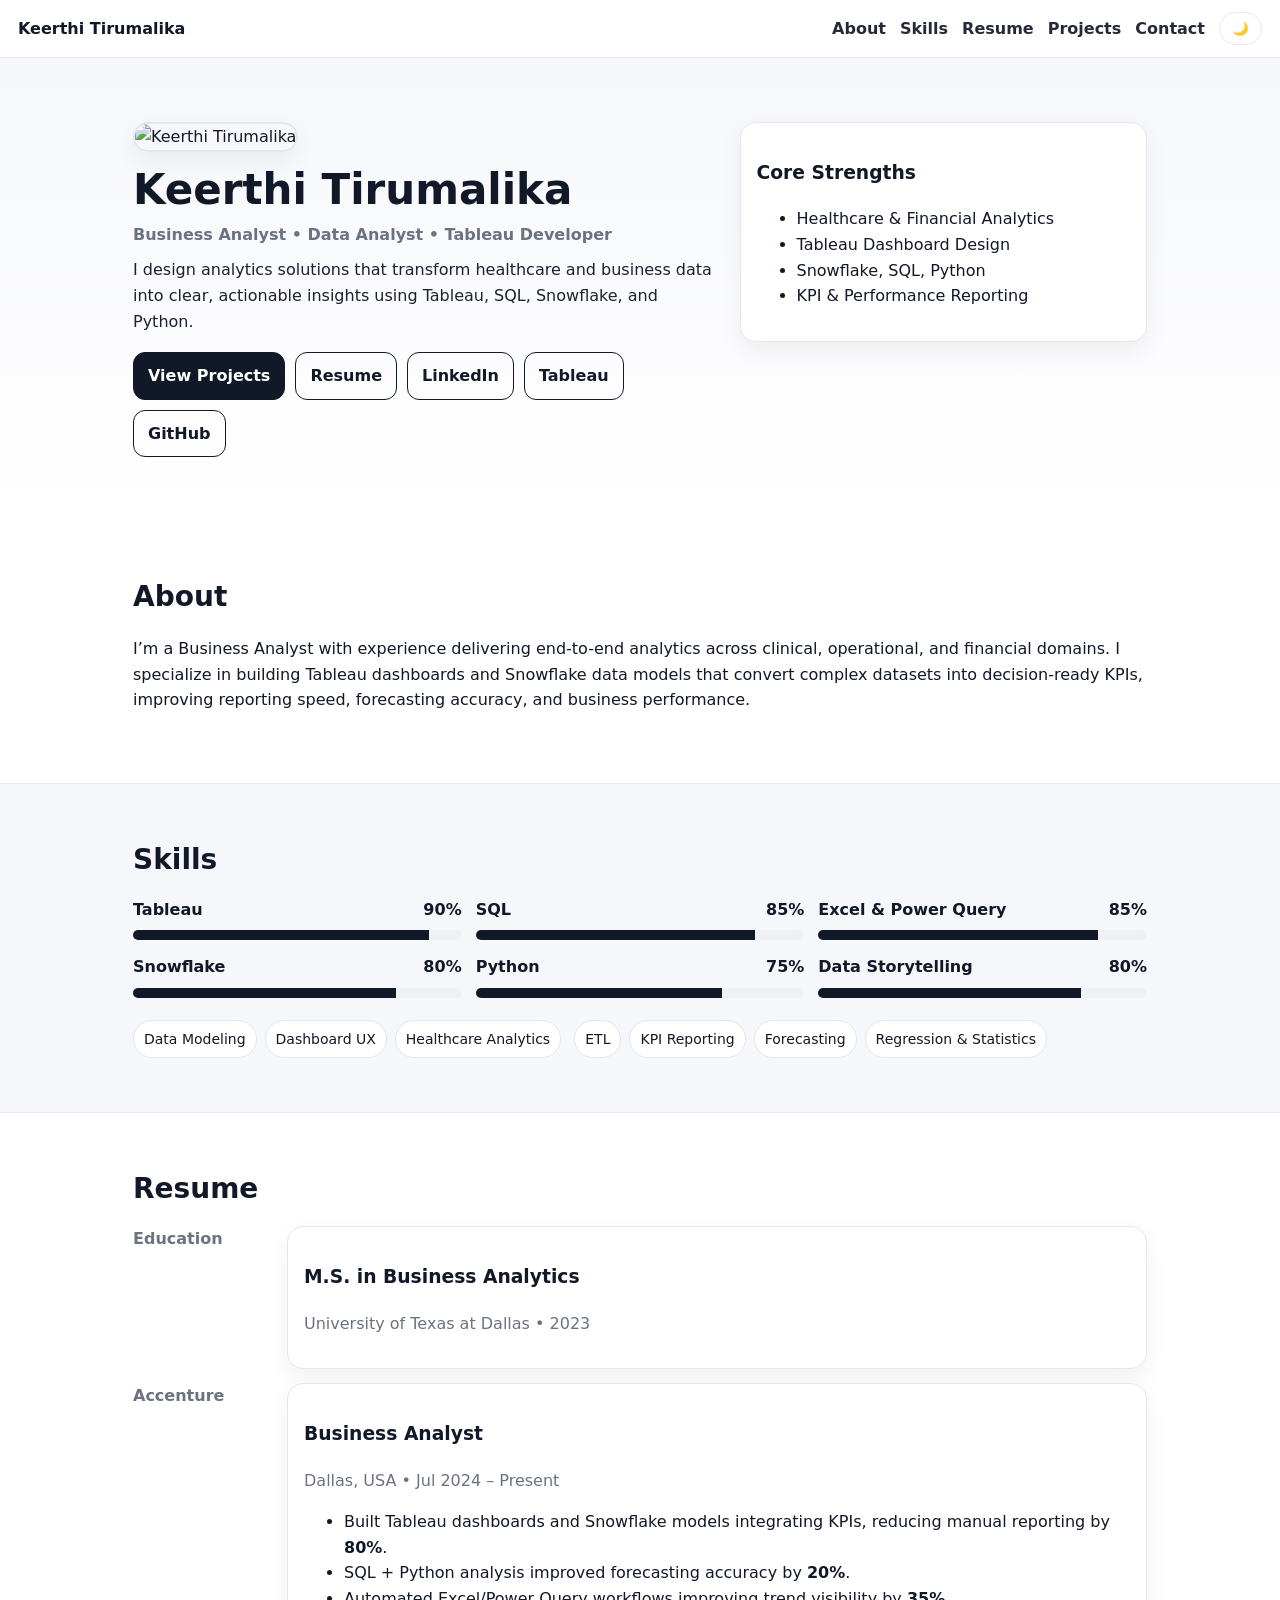
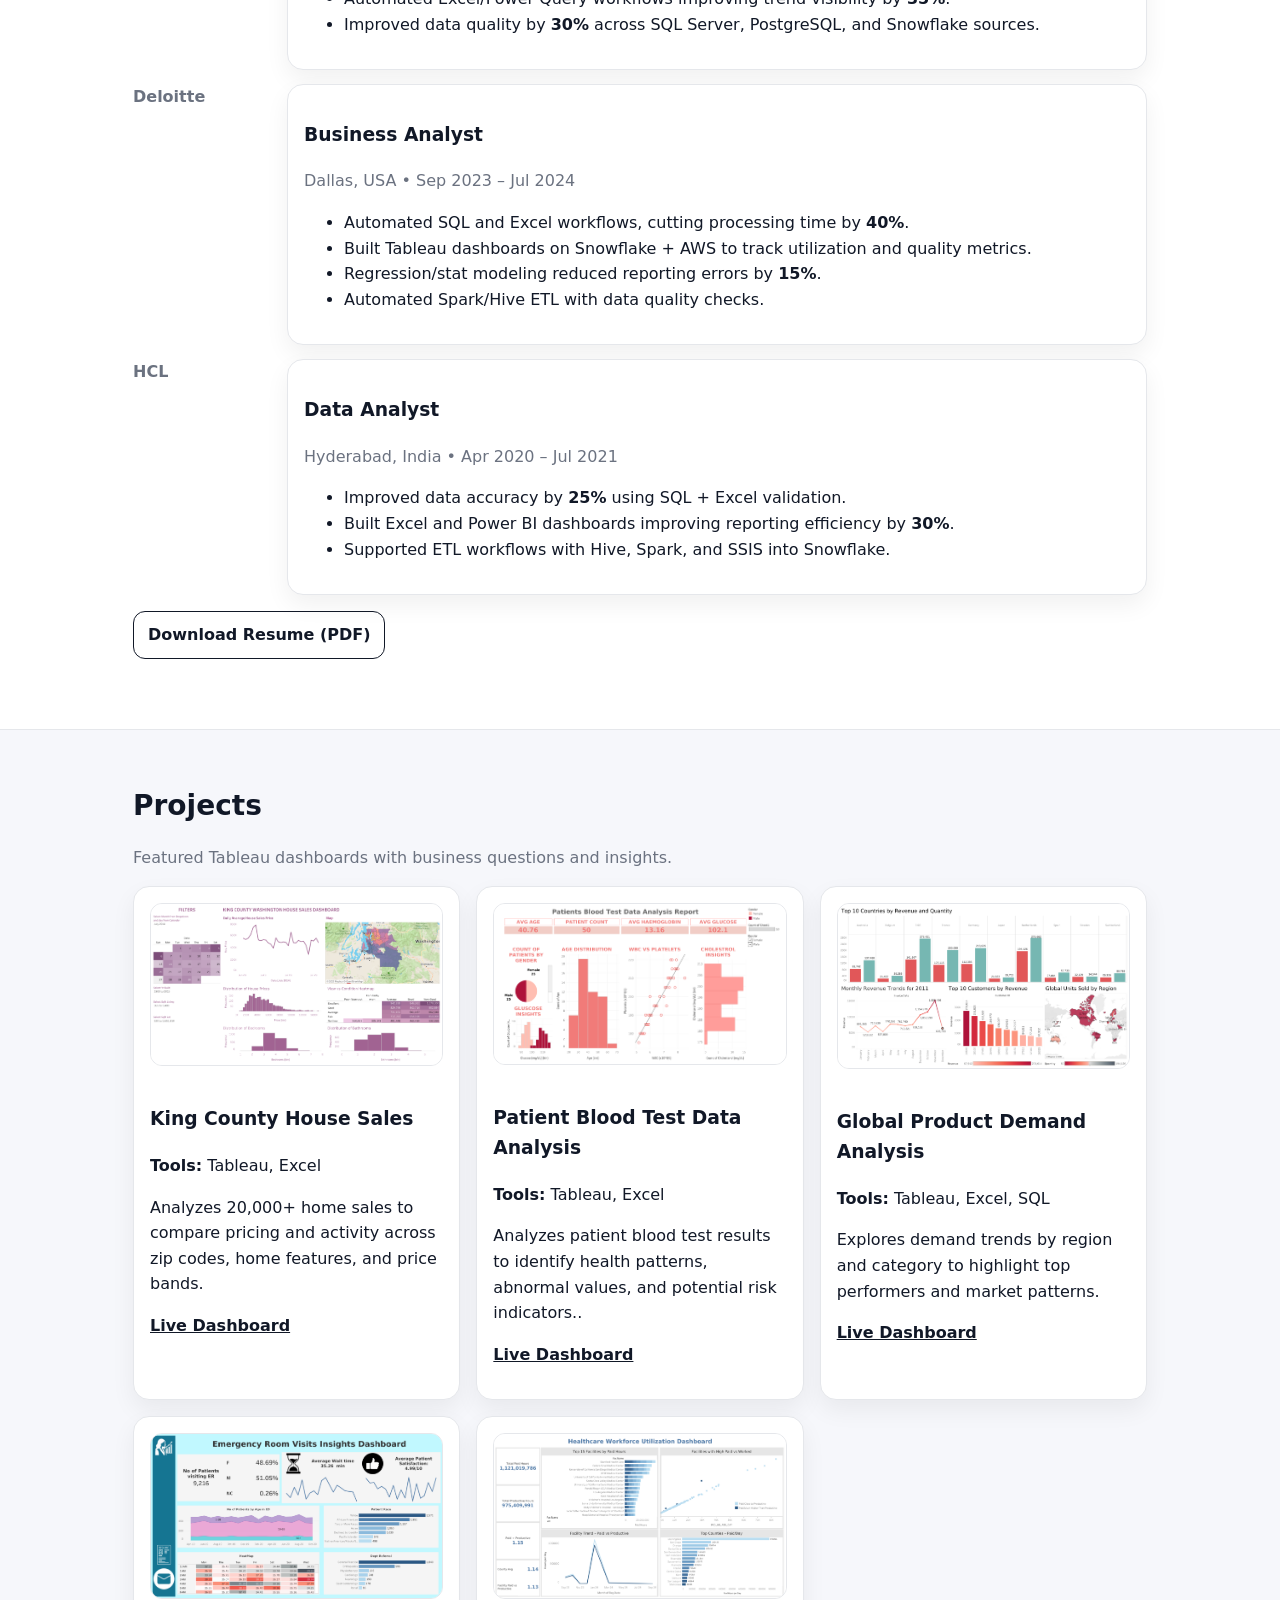
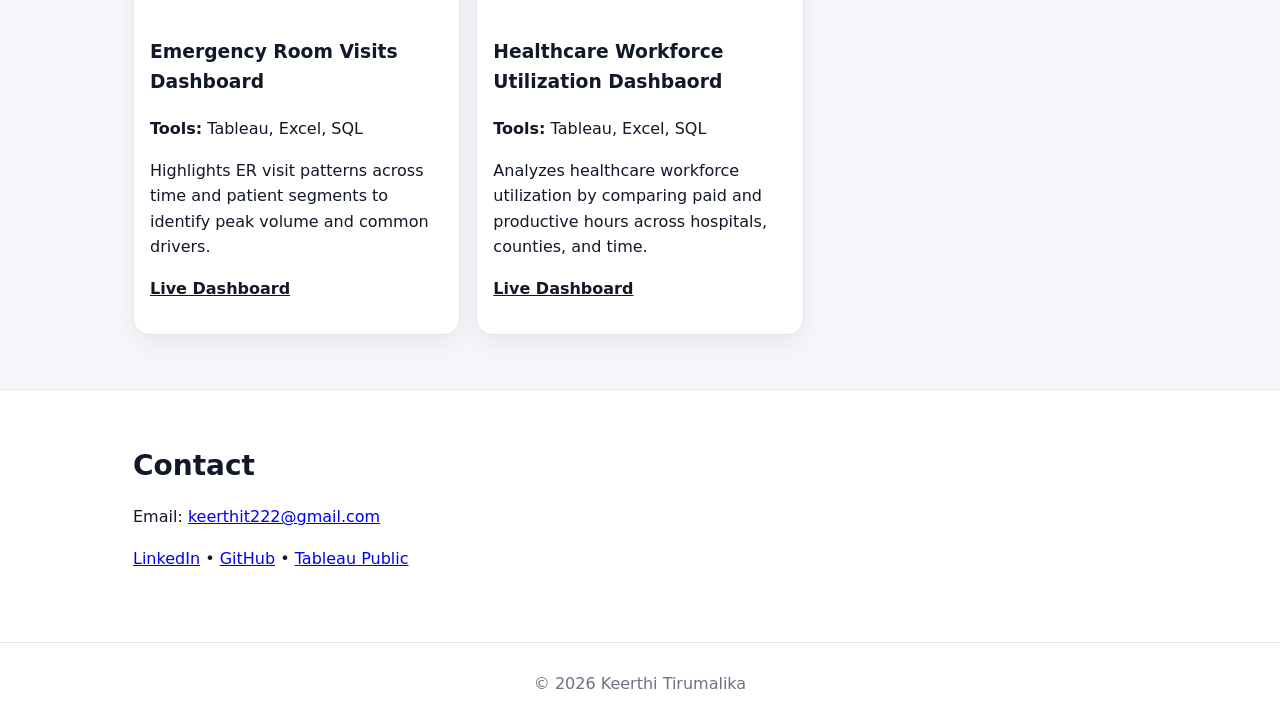
==== commit 7d1b8379: "Update index.html" ====
--- a/index.html
+++ b/index.html
@@ -209,7 +209,6 @@
           <p>Analyzes healthcare workforce utilization by comparing paid and productive hours across hospitals, counties, and time.</p>
           <p><a href="https://public.tableau.com/app/profile/keerthi.tirumalika2526/viz/HealthcareWorkforceUtilizationDashboard/Dashboard1" target="_blank" rel="noopener">Live Dashboard</a></p>
         </div>
-        
       </div>
     </div>
   </section>
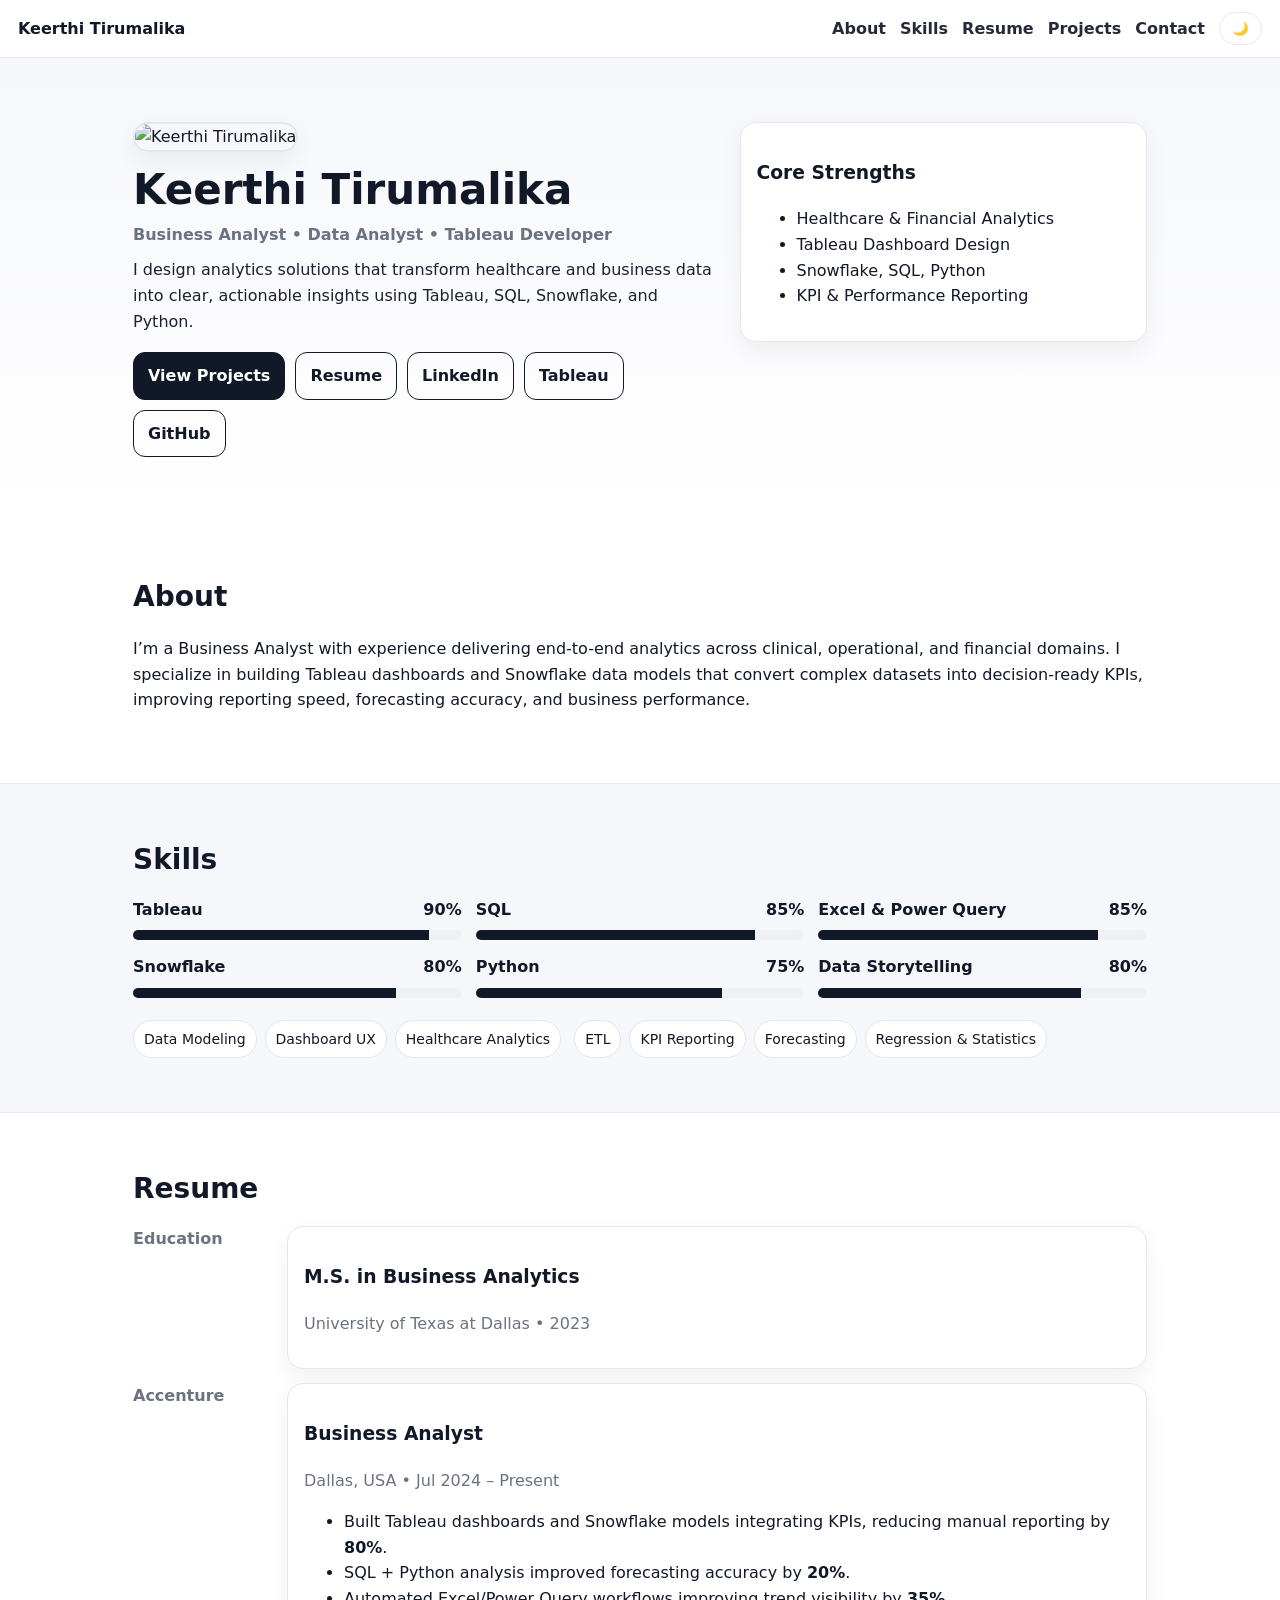
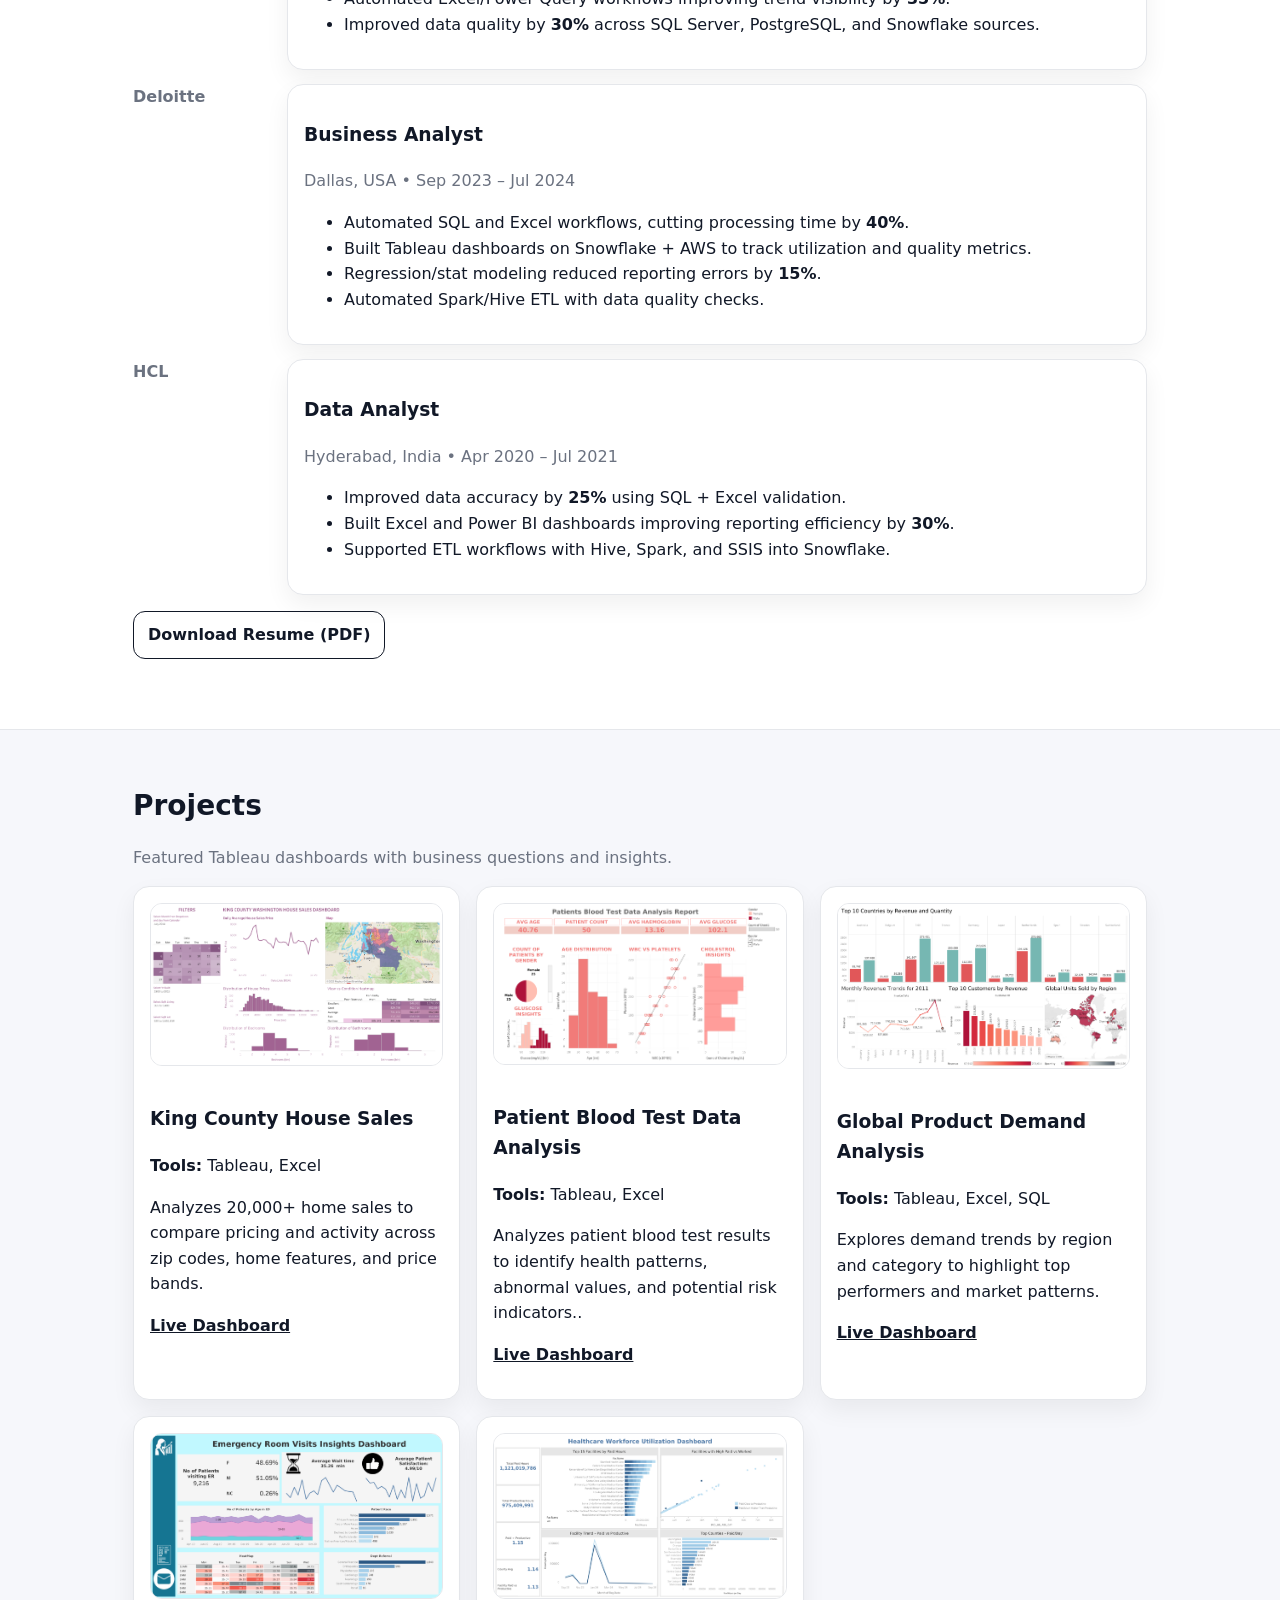
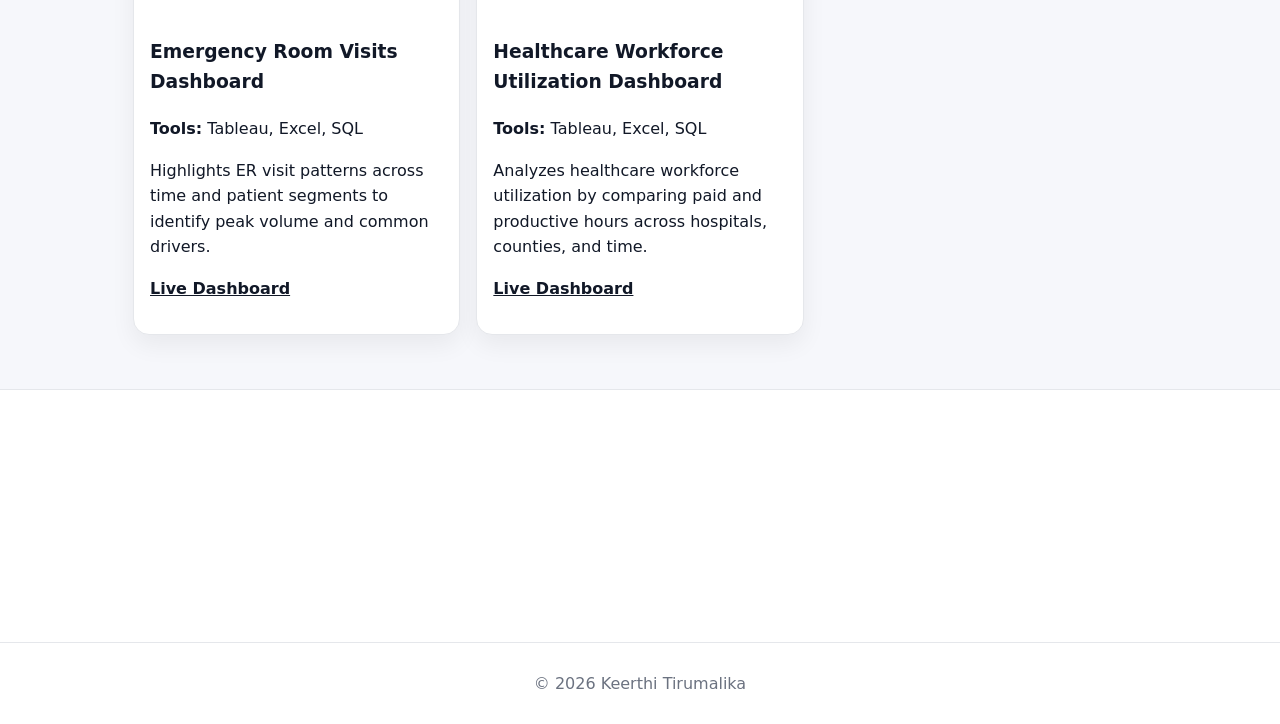
==== commit 24a51c01: "Update index.html" ====
--- a/index.html
+++ b/index.html
@@ -203,8 +203,8 @@
         </div>
 
         <div class="card">
-          <img src="images/Healthcare-Workforce-Utilization-Dashbaord.png" alt=" 🩺⚕️ Healthcare Workforce Utilization Dashbaord preview" />
-          <h3>Healthcare Workforce Utilization Dashbaord</h3>
+          <img src="images/Healthcare-Workforce-Utilization-Dashboard.png" alt=" 🩺⚕️ Healthcare Workforce Utilization dashboard preview" />
+          <h3>Healthcare Workforce Utilization Dashboard</h3>
           <p><b>Tools:</b> Tableau, Excel, SQL</p>
           <p>Analyzes healthcare workforce utilization by comparing paid and productive hours across hospitals, counties, and time.</p>
           <p><a href="https://public.tableau.com/app/profile/keerthi.tirumalika2526/viz/HealthcareWorkforceUtilizationDashboard/Dashboard1" target="_blank" rel="noopener">Live Dashboard</a></p>
